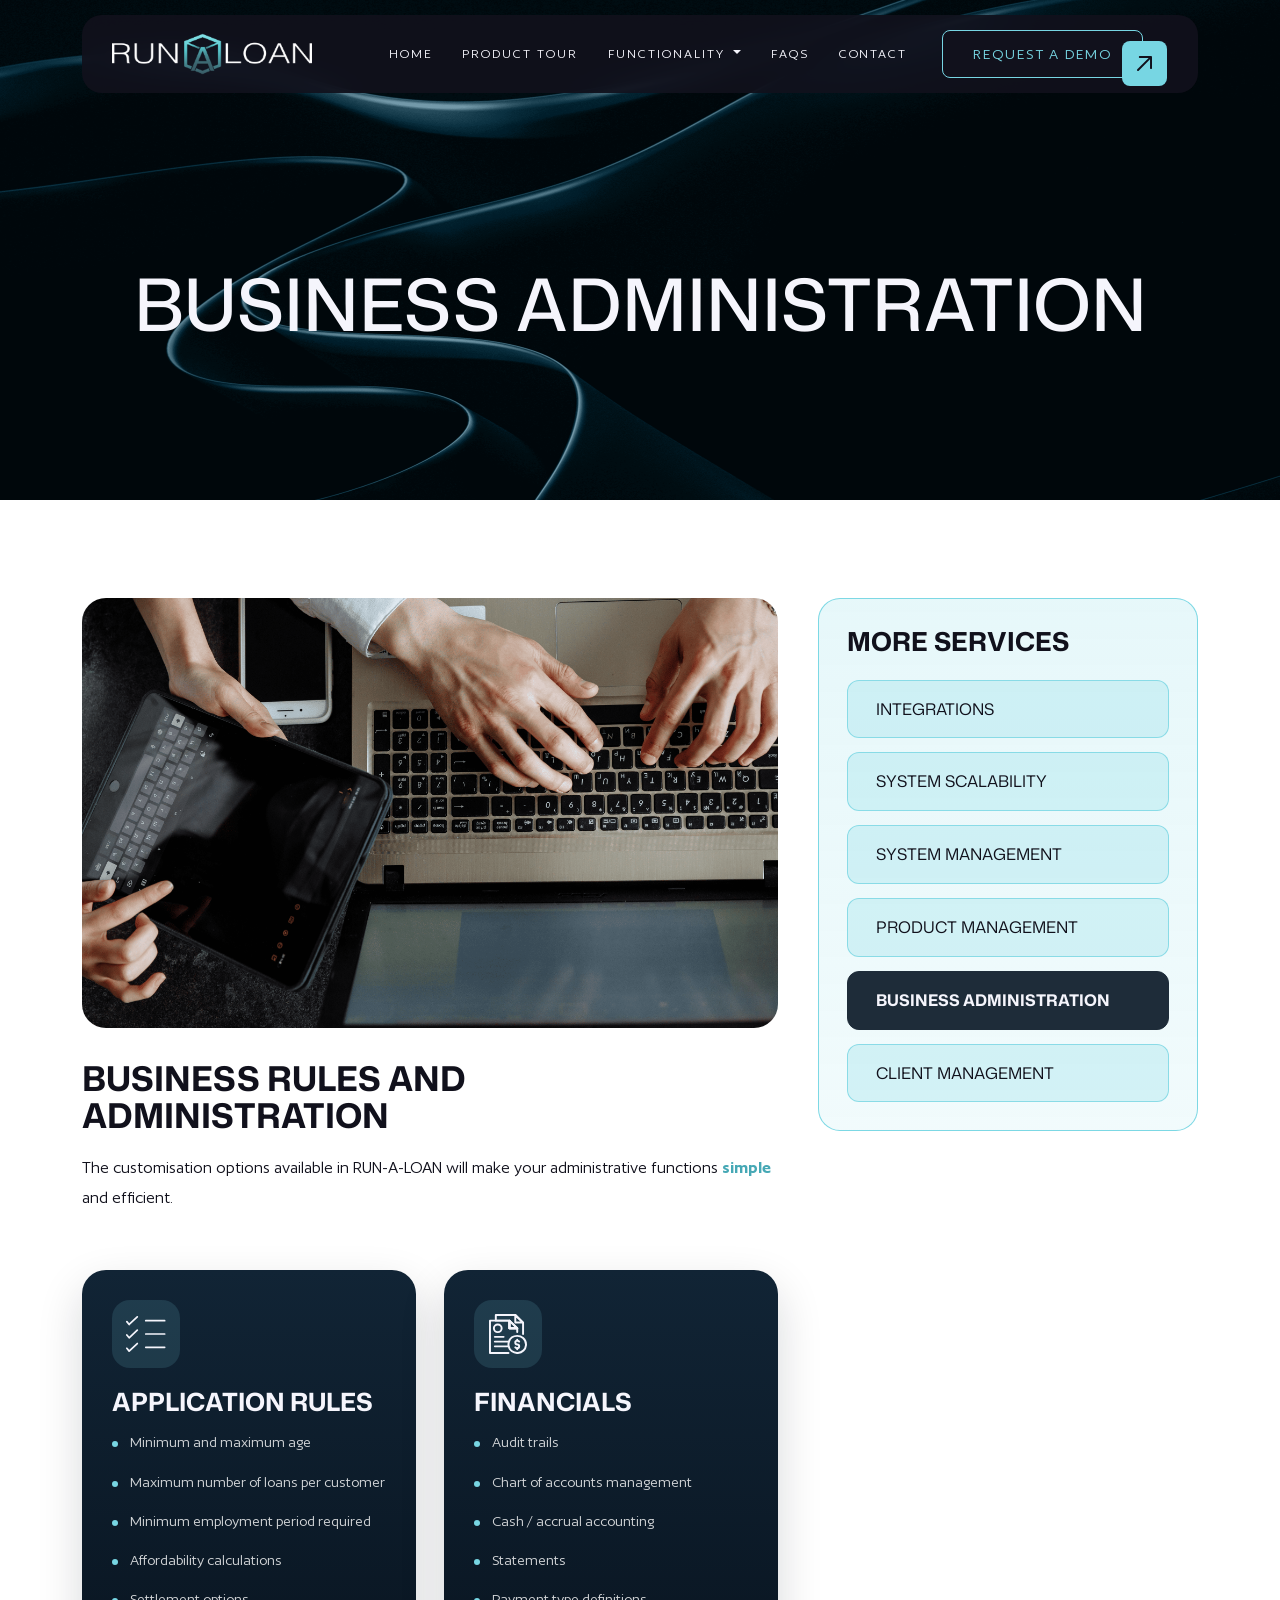
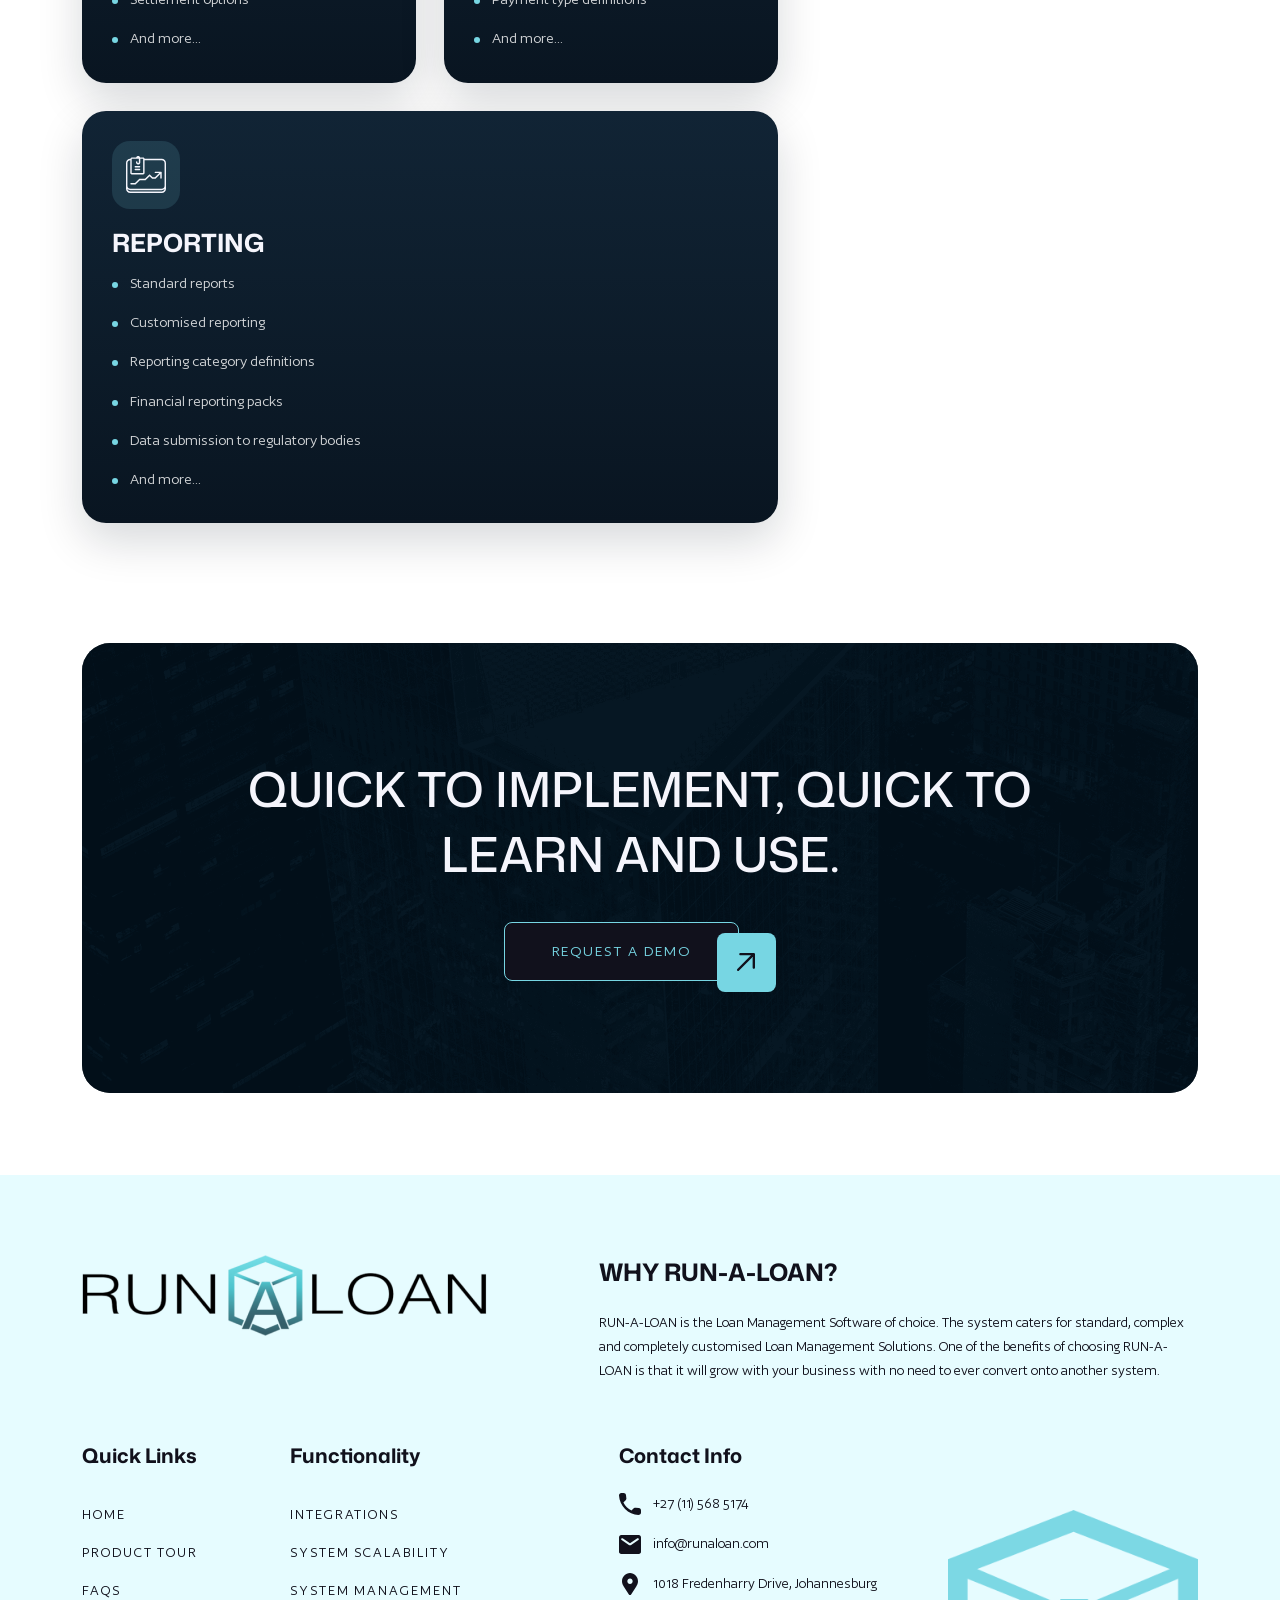
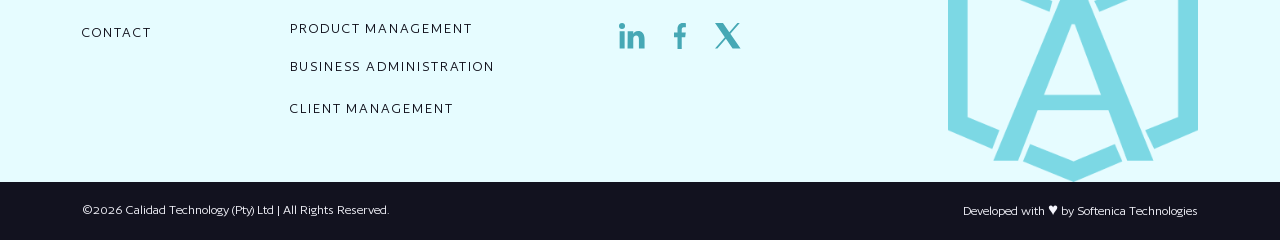
==== business-administration.html @ a5122f6c "Links updated" ====
<!DOCTYPE html>
<html lang="en">
<head>
    <meta charset="UTF-8">
    <meta name="viewport" content="width=device-width, initial-scale=1.0, user-scalable=no" >  
    <link rel="shortcut icon" href="images/footer-mark.png" type="image/png"> 
    <!-- Bootstrap 5 -->
    <link href="https://cdn.jsdelivr.net/npm/bootstrap@5.3.3/dist/css/bootstrap.min.css" rel="stylesheet">
    <!-- fontawesomne  -->
    <link type="text/css" rel="stylesheet" href="css/font-awesome.css" rel="stylesheet"/>
    <link type="text/css" rel="stylesheet" href="css/style.css" rel="stylesheet"/>
    <!-- fonts -->
    <link rel="preconnect" href="https://fonts.googleapis.com">
    <link rel="preconnect" href="https://fonts.gstatic.com" crossorigin>
    <link href="https://fonts.googleapis.com/css2?family=Mona+Sans:ital,wdth,wght@0,75..125,200..900;1,75..125,200..900&display=swap" rel="stylesheet">

    <title>Business Administration - Run A Loan</title>
      
</head>
<body>
    <!-- header  -->
    <header>
        <div class="container">
            <nav class="navbar navbar-expand-lg "> 

                <!-- Logo -->
                <a class="navbar-brand p-0" href="index.html">
                    <img src="images/logo.svg" alt="Run a Loan">
                </a>

                <!-- Hamburger -->
                <button class="navbar-toggler collapsed" type="button" data-bs-toggle="collapse" data-bs-target="#navbarNav">
                    <span></span>
                    <span></span>
                    <span></span>
                </button>

                <!-- Menu -->
                <div class="collapse navbar-collapse" id="navbarNav">

                <!-- Left Links -->
                <ul class="navbar-nav ms-auto">

                    <li class="nav-item"> <a class="nav-link " href="index.html">Home</a> </li>
                    <li class="nav-item"> <a class="nav-link " href="product-tour.html">Product Tour</a> </li>

                    <!-- Dropdown -->
                    <li class="nav-item dropdown">
                        <a 
                            class="nav-link dropdown-toggle  " 
                            href="#" 
                            role="button" 
                            data-bs-toggle="dropdown"
                            aria-expanded="false"
                        >
                            Functionality
                        </a>

                        <ul class="dropdown-menu">
                            <li><a class="dropdown-item" href="integrations.html">Integrations</a></li>
                            <li><a class="dropdown-item"  href="system-scalability.html">System Scalability</a></li>
                            <li><a class="dropdown-item" href="system-management.html">System Management</a></li>
                            <li><a class="dropdown-item" href="product-management.html">Product Management</a></li>
                            <li><a class="dropdown-item active" href="business-administration.html">Business Administration</a></li>
                            <li><a class="dropdown-item" href="client-management.html">Client Management</a></li>
                        </ul>
                    </li>

                    <li class="nav-item"> <a class="nav-link" href="faqs.html"  >FAQs</a> </li>
                    <li class="nav-item"> <a class="nav-link" href="request-demo.html">Contact</a> </li>

                </ul>

                <!-- Right Button -->
                <div class="d-flex">
                    <a href="request-demo.html" class="btn btn-site">
                        Request a Demo
                        <span>
                            <svg xmlns="http://www.w3.org/2000/svg" width="18" height="18" viewBox="0 0 18 18" fill="none">
                                <path d="M3.43442 0C3.12087 0 2.82015 0.124563 2.59843 0.346278C2.37672 0.567993 2.25216 0.868715 2.25216 1.18227C2.25216 1.49582 2.37672 1.79654 2.59843 2.01826C2.82015 2.23997 3.12087 2.36454 3.43442 2.36454H13.9645L0.376288 15.9528C0.260126 16.0609 0.166963 16.1916 0.102348 16.3364C0.0377332 16.4815 0.00297474 16.6382 0.000184589 16.7969C-0.00262133 16.9556 0.026588 17.1133 0.0860482 17.2605C0.145508 17.4077 0.234005 17.5414 0.346274 17.6536C0.458542 17.7659 0.592265 17.8545 0.739481 17.9139C0.886697 17.9733 1.04438 18.0026 1.20312 17.9998C1.36186 17.997 1.51842 17.9623 1.66345 17.8977C1.80847 17.833 1.939 17.7399 2.04723 17.6237L15.6355 4.03548V14.5656C15.6355 14.8791 15.76 15.1799 15.9818 15.4015C16.2034 15.6233 16.5042 15.7478 16.8177 15.7478C17.1313 15.7478 17.432 15.6233 17.6537 15.4015C17.8755 15.1799 18 14.8791 18 14.5656V1.18227C17.9992 1.02511 17.9671 0.869708 17.9054 0.725125C17.8197 0.523571 17.6802 0.349399 17.5023 0.221557C17.3244 0.0937139 17.1149 0.0170877 16.8965 0H3.43442Z" fill="#11111C"/>
                            </svg>
                        </span>
                    </a>
                </div>

                </div>
    
            </nav>
        </div>
    </header>
    <!-- header  -->

    <main>

        <!-- HERO -->
        <section class="service-detail-hero" style="background-image: url('images/services/business-administration/Banner.png');">
            <div class="container">
                <div class="service-detail-hero-inner">
                    <h1>Business Administration</h1>
                </div>
            </div>
        </section>

        <!-- CONTENT -->
        <section class="service-detail-content">
            <div class="container">
                <div class="service-detail-grid">

                    <!-- MAIN -->
                    <div class="service-detail-main">

                        <!-- IMAGE -->
                        <img src="images/services/business-administration/Rectangle 35.png" alt="Business Administration" class="service-detail-image img-fluid">

                        <!-- INTRO -->
                        <div class="service-detail-copy">
                            <h2>Business Rules And Administration</h2>
                            <p>The customisation options available in RUN-A-LOAN will make your administrative functions <span>simple</span> and efficient.</p>
                        </div>

                        <!-- CARDS -->
                        <div class="service-detail-cards service-detail-cards-2">

                            <!-- CARD 1 -->
                            <article class="service-detail-card">
                                <div class="service-detail-card-icon">
                                    <img src="images/services/business-administration/Application Rules.svg" alt="" class="img-fluid">
                                </div>
                                <h3>Application Rules</h3>
                                <ul class="service-detail-card-list">
                                    <li>Minimum and maximum age</li>
                                    <li>Maximum number of loans per customer</li>
                                    <li>Minimum employment period required</li>
                                    <li>Affordability calculations</li>
                                    <li>Settlement options</li>
                                    <li>And more...</li>
                                </ul>
                            </article>

                            <!-- CARD 2 -->
                            <article class="service-detail-card">
                                <div class="service-detail-card-icon">
                                    <img src="images/services/business-administration/Financials.svg" alt="" class="img-fluid">
                                </div>
                                <h3>Financials</h3>
                                <ul class="service-detail-card-list">
                                    <li>Audit trails</li>
                                    <li>Chart of accounts management</li>
                                    <li>Cash / accrual accounting</li>
                                    <li>Statements</li>
                                    <li>Payment type definitions</li>
                                    <li>And more...</li>
                                </ul>
                            </article>

                            <!-- CARD 3 (FULL WIDTH) -->
                            <article class="service-detail-card service-detail-card-full">
                                <div class="service-detail-card-icon">
                                    <img src="images/services/business-administration/Reporting.svg" alt="" class="img-fluid">
                                </div>
                                <h3>Reporting</h3>
                                <ul class="service-detail-card-list">
                                    <li>Standard reports</li>
                                    <li>Customised reporting</li>
                                    <li>Reporting category definitions</li>
                                    <li>Financial reporting packs</li>
                                    <li>Data submission to regulatory bodies</li>
                                    <li>And more...</li>
                                </ul>
                            </article>

                        </div>

                    </div>

                    <!-- SIDEBAR -->
                    <aside class="service-detail-sidebar">
                        <div class="service-detail-sidebar-card">
                            <h3>More Services</h3>
                            <nav class="service-detail-sidebar-nav">
                                <a href="integrations.html" class=""> Integrations </a>
                                <a href="system-scalability.html" class=""> System Scalability </a>
                                <a href="system-management.html" class=""> System Management</a>
                                <a href="product-management.html" class=""> Product Management</a>
                                <a href="business-administration.html" class="active"> Business Administration</a>
                                <a href="client-management.html" class=""> Client Management</a>
                            </nav>
                        </div>
                    </aside>

                </div>

                <!-- CTA -->
                <div class="service-detail-cta">
                    <div class="service-detail-cta-inner">
                        <img src="images/product-tour/Rectangle 23.png" alt="" class="service-detail-cta-bg img-fluid">
                        <div class="service-detail-cta-overlay"></div>
                        <div class="service-detail-cta-content">
                            <h2>Quick To Implement, Quick To Learn And Use.</h2>
                            <p></p>
                            <a href="request-demo.html" class="btn btn-site">
                                Request a Demo
                                <span>
                                    <svg xmlns="http://www.w3.org/2000/svg" width="18" height="18" viewBox="0 0 18 18" fill="none">
                                        <path d="M3.43442 0C3.12087 0 2.82015 0.124563 2.59843 0.346278C2.37672 0.567993 2.25216 0.868715 2.25216 1.18227C2.25216 1.49582 2.37672 1.79654 2.59843 2.01826C2.82015 2.23997 3.12087 2.36454 3.43442 2.36454H13.9645L0.376288 15.9528C0.260126 16.0609 0.166963 16.1916 0.102348 16.3364C0.0377332 16.4815 0.00297474 16.6382 0.000184589 16.7969C-0.00262133 16.9556 0.026588 17.1133 0.0860482 17.2605C0.145508 17.4077 0.234005 17.5414 0.346274 17.6536C0.458542 17.7659 0.592265 17.8545 0.739481 17.9139C0.886697 17.9733 1.04438 18.0026 1.20312 17.9998C1.36186 17.997 1.51842 17.9623 1.66345 17.8977C1.80847 17.833 1.939 17.7399 2.04723 17.6237L15.6355 4.03548V14.5656C15.6355 14.8791 15.76 15.1799 15.9818 15.4015C16.2034 15.6233 16.5042 15.7478 16.8177 15.7478C17.1313 15.7478 17.432 15.6233 17.6537 15.4015C17.8755 15.1799 18 14.8791 18 14.5656V1.18227C17.9992 1.02511 17.9671 0.869708 17.9054 0.725125C17.8197 0.523571 17.6802 0.349399 17.5023 0.221557C17.3244 0.0937139 17.1149 0.0170877 16.8965 0H3.43442Z" fill="#11111C"/>
                                    </svg>
                                </span>
                            </a>
                        </div>
                    </div>
                </div>

            </div>
        </section>

    </main>


    <!-- footer  -->
    <footer class="site-footer">
        <div class="site-footer-main">
            <div class="container">
                <div class="site-footer-top">
                    <div class="site-footer-brand">
                        <a href="index.html">
                            <img src="images/footer-logo-main.png" alt="Run A Loan" class="img-fluid">
                        </a>
                    </div>

                    <div class="site-footer-intro">
                        <h3>Why Run-A-Loan?</h3>
                        <p>
                            RUN-A-LOAN is the Loan Management Software of choice. The system caters for standard, complex and completely customised Loan Management Solutions. One of the benefits of choosing RUN-A-LOAN is that it will grow with your business with no need to ever convert onto another system.
                        </p>
                    </div>
                </div>

                <div class="site-footer-grid">
                    <div class="site-footer-column">
                        <h4>Quick Links</h4>
                        <ul>
                            <li><a href="index.html">Home</a></li>
                            <li><a href="product-tour.html">Product Tour</a></li>
                            <li><a href="faqs.html">FAQs</a></li>
                            <li><a href="request-demo.html">Contact</a></li>
                        </ul>
                    </div>

                    <div class="site-footer-column">
                        <h4>Functionality</h4>
                        <ul>
                            <li><a href="integrations.html">Integrations</a></li>
                            <li><a href="system-scalability.html">System Scalability</a></li>
                            <li><a href="system-management.html">System Management</a></li>
                            <li><a href="product-management.html">Product Management</a></li>
                            <li><a href="business-administration.html">Business Administration</a></li>
                            <li><a href="client-management.html">Client Management</a></li>
                        </ul>
                    </div>

                    <div class="site-footer-column site-footer-contact">
                        <h4>Contact Info</h4>
                        <ul class="site-footer-contact-list">
                            <li>
                                <span class="site-footer-contact-icon">
                                    <img src="images/footer-phone.svg" alt="" class="img-fluid">
                                </span>
                                <a href="tel:+27115685174">+27 (11) 568 5174</a>
                            </li>
                            <li>
                                <span class="site-footer-contact-icon">
                                    <img src="images/footer-mail.svg" alt="" class="img-fluid">
                                </span>
                                <a href="mailto:info@runaloan.com">info@runaloan.com</a>
                            </li>
                            <li>
                                <span class="site-footer-contact-icon">
                                    <img src="images/footer-location.svg" alt="" class="img-fluid">
                                </span>
                                <span>1018 Fredenharry Drive, Johannesburg</span>
                            </li>
                        </ul>

                        <div class="site-footer-socials">
                            <a href="https://www.linkedin.com/company/calidad-technology" target="_blank" aria-label="LinkedIn">
                                <img src="images/footer-linkedin.svg" alt="" class="img-fluid">
                            </a>
                            <a href="https://www.facebook.com/runaloan" target="_blank" aria-label="Facebook">
                                <img src="images/footer-facebook.svg" alt="" class="img-fluid">
                            </a>
                            <a href="https://x.com/runaloan" target="_blank" aria-label="X">
                                <img src="images/footer-x.svg" alt="" class="img-fluid">
                            </a>
                        </div>
                    </div>

                    <div class="site-footer-mark">
                        <img src="images/footer-mark.png" alt="" class="img-fluid">
                    </div>
                </div>
            </div>
        </div>

        <div class="site-footer-bottom">
            <div class="container">
                <div class="site-footer-bottom-inner">
                    <p>&copy;2026 Calidad Technology (Pty) Ltd | All Rights Reserved.</p>
                    <p>Developed with <span>♥</span> by Softenica Technologies</p>
                </div>
            </div>
        </div>
    </footer>
    <!-- footer  -->

    <script src="js/jquery-3.6.0.js"></script>
    <script src="https://cdn.jsdelivr.net/npm/bootstrap@5.3.3/dist/js/bootstrap.bundle.min.js"></script>
    <script src="js/slick.min.js"></script>
    <script src="js/main.js"></script> 
</body>
</html>
---- css/style.css ----
@charset "UTF-8";
/* 
How to Use
@include border(10px, 10px, 10px, 10px, transparent, transparent, transparent, #000000 );
*/
/* 
 USAGE:
 -- Dafault corner is set in variable.scss file under variable name '$allCornerDefault' -- value is 5 by default
 -- Deafault Unit is set in variable.scss file under variable name '$defaultSymbol' -- unit is px by default
 For percentage or any symbol based measurement we have to use single quotes.
 For text based mesurement we can write it with or without single quotes.

 EXAMPLE: 
 @include allRound(20);
 @include allRound(20,'%');
 @include allRound(20,em);

*/
/* 
 USAGE:
 Same as allRadius()

 EXAMPLE: 
 @include fourRadius();
 @include fourRadius(10,10,10,10);
 @include fourRadius(10,10,10,10,'%');
 @include fourRadius(10,10,10,10,em);

*/
/* 
 USAGE:
 Same as allRadius()

 EXAMPLE: 
 @include tlRadius();
 @include tlRadius(10, '%');
 @include tlRadius(10, em);

*/
/* 
 USAGE:
 Same as allRadius()

 EXAMPLE: 
 @include trRadius();
 @include trRadius(10, '%');
 @include trRadius(10, em);

*/
/* 
 USAGE:
 Same as allRadius()

 EXAMPLE: 
 @include brRadius();
 @include brRadius(10, '%');
 @include brRadius(10, em);

*/
/* 
 USAGE:
 Same as allRadius()

 EXAMPLE: 
 @include blRadius();
 @include blRadius(10, '%');
 @include blRadius(10, em);

*/
/*
How to Use 
@include boxS(10px, 10px, 5px, 0px, rgba(0,0,0,0.75));
1. Horizontal Length
2. Vertical Length
3. Blur Radius
4. Spread Radius
5. Shadow Color
*/
/*
How to Use 
@include insetS(10px, 10px, 5px, 0px, rgba(0,0,0,0.75));
1. Horizontal Length
2. Vertical Length
3. Blur Radius
4. Spread Radius
5. Shadow Color
*/
/* Medium Layout: 1280px */
/* Tablet Layout: 768px */
/* Mobile Layout: 320px */
/* Wide Mobile Layout: 480px */
/*
@mixin res($view) {
   @media (min-width: map-get($resVar, $view)) {
       @content;
   }
}
*/
/* 
 Usage
 @include lg{
    Put your CSS Here
 }
 */
/* 
 Usage
 @include print {
    Put your CSS Here
 }
 */
/*
 Usage
 @include custom(850px, 1190px){
    Put your CSS Here
 }
 */
a:focus, button:focus, div:focus {
  -webkit-highlight: none !important;
  -webkit-tap-highlight-color: transparent !important;
  box-shadow: none !important;
  outline: 0px !important;
}

@font-face {
  font-family: "Author";
  src: url("../css/fonts/Author-Extralight.woff2") format("woff2");
  font-weight: 200;
  font-style: normal;
  font-display: swap;
}
@font-face {
  font-family: "Author";
  src: url("../css/fonts/Author-Bold.woff2") format("woff2");
  font-weight: bold;
  font-style: normal;
  font-display: swap;
}
@font-face {
  font-family: "Author";
  src: url("../css/fonts/Author-Light.woff2") format("woff2");
  font-weight: 300;
  font-style: normal;
  font-display: swap;
}
@font-face {
  font-family: "Author";
  src: url("../css/fonts/Author-Medium.woff2") format("woff2");
  font-weight: 500;
  font-style: normal;
  font-display: swap;
}
@font-face {
  font-family: "Author";
  src: url("../css/fonts/Author-Regular.woff2") format("woff2");
  font-weight: 300;
  font-style: normal;
  font-display: swap;
}
@font-face {
  font-family: "Author";
  src: url("../css/fonts/Author-Semibold.woff2") format("woff2");
  font-weight: 600;
  font-style: normal;
  font-display: swap;
}
@font-face {
  font-family: "Overused Grotesk";
  src: url("../css/fonts/OverusedGrotesk-Bold.woff2") format("woff2");
  font-weight: 700;
  font-style: normal;
  font-display: swap;
}
@font-face {
  font-family: "Overused Grotesk";
  src: url("../css/fonts/OverusedGrotesk-Light.woff2") format("woff2");
  font-weight: 300;
  font-style: normal;
  font-display: swap;
}
@font-face {
  font-family: "Overused Grotesk";
  src: url("../css/fonts/OverusedGrotesk-Medium.woff2") format("woff2");
  font-weight: 500;
  font-style: normal;
  font-display: swap;
}
@font-face {
  font-family: "Overused Grotesk";
  src: url("../css/fonts/OverusedGrotesk-SemiBold.woff2") format("woff2");
  font-weight: 600;
  font-style: normal;
  font-display: swap;
}
body {
  font-family: "Author", "Mona Sans", sans-serif;
  font-weight: 300;
  font-size: 20px;
}

p {
  font-family: "Author", "Mona Sans", sans-serif;
  font-weight: 300;
  font-size: 20px;
  line-height: 30px;
  color: #11111C;
}

h1 {
  font-family: "Mona Sans", sans-serif;
  font-size: 72px;
  font-weight: 500;
  line-height: 80px;
}

b, strong {
  font-weight: 600;
}

.btn-site {
  display: inline-flex;
  justify-content: center;
  align-items: center;
  font-family: "Author", "Mona Sans", sans-serif;
  font-weight: 300;
  letter-spacing: 1.92px;
  background-color: #11111C;
  color: #77D6E3;
  border-radius: 8px;
  border: 1px solid #77D6E3;
  text-transform: uppercase;
  padding: 10px 30px;
  min-width: 235px;
  height: 59px;
  position: relative;
  margin-right: 38px;
  transition: 0.3s ease-in-out;
}
.btn-site span {
  display: inline-flex;
  align-items: center;
  justify-content: center;
  position: absolute;
  width: 59px;
  height: 59px;
  background-color: #77D6E3;
  top: 10px;
  right: -38px;
  border-radius: 8px;
  transition: 0.3s ease-in-out;
}
.btn-site span svg {
  transition: 0.3s ease-in-out;
}
.btn-site:hover {
  background-color: #77D6E3;
  color: #11111C;
  border: 1px solid #11111C;
}
.btn-site:hover span {
  background-color: #11111C;
}
.btn-site:hover span svg path {
  fill: #77D6E3;
}
.btn-site:hover span svg {
  transform: rotate(45deg);
}
.btn-site.btn-alt {
  background-color: #77D6E3;
  color: #11111C;
  border-color: #11111C;
}
.btn-site.btn-alt span {
  background-color: #11111C;
}
.btn-site.btn-alt span svg path {
  fill: #77D6E3;
}
.btn-site.btn-alt:hover {
  background-color: #11111C;
  color: #77D6E3;
  border-color: #77D6E3 !important;
}
.btn-site.btn-alt:hover span {
  background-color: #77D6E3;
}
.btn-site.btn-alt:hover span svg path {
  fill: #11111C;
}

.btn-site-alt {
  background-color: #77D6E3;
  color: #11111C;
  border-color: #77D6E3;
}
.btn-site-alt span {
  background-color: #11111C;
}
.btn-site-alt span svg path {
  fill: #77D6E3;
}
.btn-site-alt:hover {
  background-color: #11111C;
  color: #77D6E3;
  border-color: #11111C;
}
.btn-site-alt:hover span {
  background-color: #77D6E3;
}
.btn-site-alt:hover span svg path {
  fill: #11111C;
}

@media (min-width: 1320px) {
  .container, .container-lg, .container-md, .container-sm, .container-xl, .container-xxl {
    max-width: 1264px;
  }
}
.section-heading h3 {
  font-family: "Mona Sans", sans-serif;
  font-size: 48px;
  font-weight: 500;
  line-height: normal;
  color: #11111C;
  text-transform: uppercase;
  margin-bottom: 50px;
}
.section-heading span {
  color: #77D6E3;
}

.text-white {
  color: #F5F5FC !important;
}

.text-black {
  color: #11111C !important;
}

.lenis.lenis-smooth {
  scroll-behavior: auto;
}
.lenis.lenis-smooth [data-lenis-prevent] {
  overscroll-behavior: contain;
}
.lenis.lenis-stopped {
  overflow: hidden;
}
.lenis.lenis-scrolling iframe {
  pointer-events: none;
}

header {
  width: 100%;
  padding: 15px 30px;
  position: fixed;
  top: 0;
  z-index: 99;
}
header .container {
  max-width: 1384px;
}
header .navbar {
  background-color: rgba(17, 17, 28, 0.9);
  backdrop-filter: blur(12px);
  color: #F5F5FC;
  border-radius: 20px;
  padding: 15px 60px;
  position: sticky;
  top: 0;
}
header .nav-item {
  padding: 0 20px;
}
header .nav-item .nav-link {
  font-family: "Author", "Mona Sans", sans-serif;
  font-weight: 300;
  font-size: 16px;
  color: #F5F5FC;
  position: relative;
  padding: 3px 0 !important;
  line-height: normal;
  letter-spacing: 1.92px;
  text-transform: uppercase;
}
header .nav-item .nav-link::before {
  content: "";
  position: absolute;
  width: 0;
  height: 16px;
  background-image: url("../images/menu-active.svg");
  background-position: center;
  background-repeat: no-repeat;
  background-size: contain;
  bottom: -29px;
  left: 50%;
  transform: translateX(-50%);
  transition: width 0.3s ease-in-out;
}
header .nav-item .nav-link:hover {
  color: #F5F5FC;
}
header .nav-item .nav-link:hover::before {
  width: 64px;
}
header .nav-item .nav-link.active, header .nav-item .nav-link:focus {
  color: #F5F5FC !important;
}
header .nav-item .nav-link.active::before, header .nav-item .nav-link:focus::before {
  width: 64px;
}
header .nav-item .dropdown-item {
  color: #11111C;
  text-transform: uppercase;
}
header .nav-item .dropdown-item.active, header .nav-item .dropdown-item:active {
  background-color: rgba(119, 214, 227, 0.24);
  color: #11111C;
}
header .nav-item .dropdown-item:hover, header .nav-item .dropdown-item.active {
  background-color: #77D6E3;
}
@media screen and (min-width: 992px) {
  header .navbar .dropdown:hover .dropdown-menu {
    display: block;
    margin-top: 0; /* removes jump */
    left: 0;
  }
}
header .btn-site {
  min-width: 185px;
  height: 48px;
  margin-left: 20px;
  margin-right: 25px;
}
header .btn-site span {
  width: 45px;
  height: 45px;
  right: -25px;
}
header .btn-site span svg {
  width: 15px;
  height: 15px;
}

@media (max-width: 1350px) {
  header .container {
    max-width: 1140px;
  }
  header .navbar {
    padding: 15px 30px;
  }
  .navbar-brand img {
    width: 200px;
  }
  header .nav-item {
    padding: 0 15px;
  }
  header .nav-item .nav-link {
    font-size: 14px;
  }
}
@media (max-width: 1200px) {
  .navbar-brand img {
    width: 150px;
  }
  header .btn-site {
    min-width: 150px;
    height: 48px;
    margin-left: 10px;
    margin-right: 25px;
    width: 168px;
    font-size: 14px;
    padding: 10px 23px 10px 15px;
  }
  header .nav-item {
    padding: 0 10px;
  }
  header .navbar {
    padding: 15px 20px;
  }
}
@media (max-width: 991px) {
  header .container {
    padding: 0 20px;
  }
  .container {
    padding: 0 20px;
  }
  header {
    padding: 15px 0;
  }
  header .navbar {
    padding: 15px 15px;
  }
  .navbar-brand img {
    width: 150px;
  }
}
.site-footer {
  margin-top: 0;
}

.site-footer-main {
  background-color: #e6fcff;
  padding: 80px 0 0;
  overflow: hidden;
}

.site-footer-top {
  display: flex;
  flex-flow: row wrap;
  justify-content: space-between;
  gap: 56px;
  align-items: start;
  margin-bottom: 60px;
}

.site-footer-brand {
  max-width: 72%;
}
.site-footer-brand img {
  width: 100%;
  mix-blend-mode: multiply;
}

.site-footer-intro {
  padding-top: 4px;
  width: 53.7%;
}
.site-footer-intro h3 {
  font-family: "Mona Sans", sans-serif;
  font-size: 24px;
  font-weight: 700;
  line-height: 1.1;
  color: #11111C;
  text-transform: uppercase;
  margin-bottom: 25px;
}
.site-footer-intro p {
  font-size: 16px;
  line-height: 24px;
  margin: 0;
  max-width: 100%;
}

.site-footer-grid {
  display: grid;
  grid-template-columns: 200px 0.9fr 1fr 306px;
  gap: 28px 36px;
  align-items: start;
}

.site-footer-column h4 {
  font-family: "Mona Sans", sans-serif;
  font-size: 20px;
  font-weight: 700;
  color: #11111C;
  margin-bottom: 35px;
}
.site-footer-column ul {
  list-style: none;
  margin: 0;
  padding: 0;
}
.site-footer-column li:not(:last-child) {
  margin-bottom: 14px;
  font-size: 16px;
}
.site-footer-column a,
.site-footer-column span {
  font-family: "Author", "Mona Sans", sans-serif;
  font-size: 16px;
  font-weight: 300;
  line-height: 1.45;
  color: #11111C;
  text-decoration: none;
  text-transform: uppercase;
  letter-spacing: 1.92px;
}

.site-footer-column {
  margin-bottom: 60px;
}

.site-footer-contact {
  position: relative;
  z-index: 2;
}
.site-footer-contact h4 {
  margin-bottom: 26px;
}

.site-footer-contact-list li {
  display: flex;
  align-items: center;
  gap: 12px;
}
.site-footer-contact-list li:not(:last-child) {
  margin-bottom: 18px;
}
.site-footer-contact-list a,
.site-footer-contact-list span {
  text-transform: none;
  letter-spacing: 0;
  font-size: 16px;
}

.site-footer-column a:hover {
  font-weight: 500;
}

.site-footer-contact-icon {
  width: 22px;
  height: 22px;
  flex-shrink: 0;
}
.site-footer-contact-icon img {
  width: 100%;
  height: 100%;
  object-fit: contain;
}

.site-footer-socials {
  display: flex;
  align-items: center;
  gap: 22px;
  margin-top: 28px;
}
.site-footer-socials a {
  width: 26px;
  height: 26px;
  display: inline-flex;
  align-items: center;
  justify-content: center;
  transition: transform 0.25s ease;
}
.site-footer-socials a:hover {
  transform: translateY(-2px);
}
.site-footer-socials img {
  width: 100%;
  height: 100%;
  object-fit: contain;
}

.site-footer-mark {
  align-self: end;
  justify-self: end;
  width: 100%;
  margin-top: -22px;
}
.site-footer-mark img {
  width: 100%;
  opacity: 0.95;
}

.site-footer-bottom {
  background-color: #12121f;
  padding: 18px 0 20px;
}

.site-footer-bottom-inner {
  display: flex;
  align-items: center;
  justify-content: space-between;
  gap: 24px;
}
.site-footer-bottom-inner p {
  color: #F5F5FC;
  font-size: 14px;
  line-height: normal;
  margin: 0;
}
.site-footer-bottom-inner span {
  font-size: 17px;
}

@media (max-width: 1399px) {
  .site-footer-grid {
    grid-template-columns: 180px 1fr 1fr 250px;
    gap: 24px 28px;
  }
  .site-footer-intro p,
  .site-footer-column a,
  .site-footer-column span,
  .site-footer-contact-list a,
  .site-footer-contact-list span {
    font-size: 15px;
  }
}
@media (max-width: 1199px) {
  .site-footer-top {
    grid-template-columns: 1fr;
    gap: 28px;
    margin-bottom: 38px;
  }
  .site-footer-intro {
    padding-top: 0;
  }
  .site-footer-grid {
    grid-template-columns: repeat(3, minmax(0, 1fr));
  }
  .site-footer-mark {
    grid-column: 3;
    width: 220px;
    margin-top: 0;
  }
}
@media (max-width: 991px) {
  .site-footer-main {
    padding-top: 48px;
  }
  .site-footer-grid {
    grid-template-columns: repeat(3, minmax(0, 1fr));
    gap: 36px 28px;
  }
  .site-footer-mark {
    grid-column: 2;
    width: 190px;
  }
  .site-footer-intro h3 {
    font-size: 30px;
  }
  .site-footer-intro p {
    font-size: 17px;
  }
  .site-footer-column h4 {
    font-size: 21px;
    margin-bottom: 18px;
  }
  .site-footer-bottom-inner {
    flex-direction: column;
    align-items: flex-start;
  }
}
@media (max-width: 767px) {
  .site-footer-main {
    padding-top: 40px;
  }
  .site-footer-top {
    gap: 22px;
    margin-bottom: 28px;
  }
  .site-footer-intro h3 {
    font-size: 26px;
    margin-bottom: 14px;
  }
  .site-footer-intro p {
    font-size: 16px;
  }
  .site-footer-grid {
    grid-template-columns: 1fr;
    gap: 28px;
  }
  .site-footer-column h4 {
    font-size: 20px;
    margin-bottom: 14px;
  }
  .site-footer-column a,
  .site-footer-column span,
  .site-footer-contact-list a,
  .site-footer-contact-list span {
    font-size: 16px;
    letter-spacing: 1.2px;
  }
  .site-footer-contact-list a,
  .site-footer-contact-list span {
    letter-spacing: 0;
  }
  .site-footer-socials {
    margin-top: 20px;
    gap: 18px;
  }
  .site-footer-mark {
    grid-column: auto;
    justify-self: start;
    width: 150px;
  }
  .site-footer-bottom {
    padding: 16px 0;
  }
  .site-footer-bottom-inner p {
    font-size: 14px;
  }
}
.hero-banner-main {
  position: relative;
  padding: 257px 0 0;
}

.banner-group-image-main {
  position: relative;
  height: 600px;
}

.banner-group-image {
  width: 100%;
  padding-top: 600px;
  position: relative;
  overflow: hidden;
  border-radius: 20px;
}
.banner-group-image img {
  width: auto;
  height: 100%;
  position: absolute;
  top: 0;
  left: 50%;
  transform: translateX(-50%) scale(1);
  transform-origin: 50% 50%;
}

.banner-img {
  width: 100%;
  height: 900px;
  position: absolute;
  top: 0;
}
.banner-img img {
  width: 100%;
  height: 100%;
  object-fit: cover;
  object-position: top;
}

.banner-text {
  position: relative;
  z-index: 1;
  color: #F5F5FC;
  margin-bottom: 50px;
}
.banner-text h1 {
  font-family: "Mona Sans", sans-serif;
  font-size: 72px;
  font-weight: 500;
  line-height: 80px;
  color: #F5F5FC;
  text-transform: uppercase;
  margin-bottom: 30px;
}
.banner-text p {
  color: #F5F5FC;
  margin-bottom: 40px;
}

.centeral-text-main {
  background-color: #E6FCFF;
  margin-top: -266px;
  padding: 266px 0 80px;
}

.centeral-text {
  max-width: 1040px;
  margin: 70px auto 0;
}
.centeral-text h2 {
  font-family: "Overused Grotesk";
  font-weight: 300;
  font-size: 60px;
  line-height: 80px;
  letter-spacing: 12px;
  color: #11111C;
  text-transform: uppercase;
  margin-bottom: 15px;
}
.centeral-text h2 strong {
  font-weight: 700;
  font-family: "Author", "Mona Sans", sans-serif;
  color: #46A8B5;
  font-style: italic;
}
.centeral-text p {
  margin-bottom: 40px;
}

/* Animated letters */
.line {
  display: block;
  background: linear-gradient(90deg, #0c1e21 50%, #a9b8b8 50%);
  background-size: 200% 100%;
  background-position: 100% 0; /* 👈 STARTING POINT */
  -webkit-background-clip: text;
  -webkit-text-fill-color: transparent;
}

/* Keep strong text normal */
.no-animate,
.reveal-text img {
  background: none !important;
  -webkit-text-fill-color: initial !important;
}

.no-animate {
  color: #61b5c0;
  -webkit-text-fill-color: initial;
  background: none;
}

.service-offering-section {
  background-image: url("../images/service-offer-bg.png");
  background-size: cover;
  background-position: center;
  background-repeat: no-repeat;
  padding: 80px 25px;
}
.service-offering-section .section-heading {
  max-width: 1430px;
  margin: 0 auto;
  padding-left: 35px;
}

.service-offer-main {
  max-width: 1430px;
  margin: 0 auto;
  display: flex;
  flex-flow: row wrap;
  justify-content: space-between;
}

.service-offer-card {
  width: 24.476%;
  min-height: 420px;
  position: relative;
  z-index: 1;
  margin-bottom: 10px;
  padding: 55px 35px 30px;
  border-radius: 20px;
  background: #61b5c0;
  background: linear-gradient(-40deg, rgba(97, 181, 192, 0.6) 0%, transparent 100%);
  background: -webkit-linear-gradient(-40deg, rgba(97, 181, 192, 0.6) 0%, transparent 100%);
  background: -moz-linear-gradient(-40deg, rgba(97, 181, 192, 0.6) 0%, transparent 100%);
  overflow: hidden;
}
.service-offer-card:hover .overlay-img {
  opacity: 1;
}
.service-offer-card h4 {
  font-family: "Mona Sans", sans-serif;
  font-size: 24px;
  font-weight: 500;
  text-transform: uppercase;
  line-height: normal;
  color: #F5F5FC;
  margin: 20px 0 10px;
}
.service-offer-card p {
  font-family: "Author", "Mona Sans", sans-serif;
  font-weight: 300;
  font-size: 20px;
  line-height: 30px;
  color: #F5F5FC;
  margin-bottom: 0;
}

.service-border {
  width: 2px;
  height: 120px;
  background-color: #F5F5FC;
  background: #61b5c0;
  background: linear-gradient(-100deg, rgb(245, 245, 252) 0%, transparent 100%);
  background: -webkit-linear-gradient(-100deg, rgb(245, 245, 252) 0%, transparent 100%);
  background: -moz-linear-gradient(-100deg, rgb(245, 245, 252) 0%, transparent 100%);
}

.overlay-img {
  position: absolute;
  top: 0;
  left: 0;
  z-index: -1;
  width: 100%;
  height: 100%;
  opacity: 0;
  transition: opacity 0.3s ease-in-out;
}
.overlay-img::before {
  content: "";
  position: absolute;
  top: 0;
  left: 0;
  width: 100%;
  height: 100%;
  background-color: rgba(17, 17, 28, 0.8);
}
.overlay-img img {
  width: 100%;
  height: 100%;
  object-fit: cover;
  object-position: center;
}

.serice-icon {
  height: 40px;
  margin-bottom: 20px;
}

.company-stats-section {
  padding: 80px 0;
}

.company-stats-main {
  display: flex;
  justify-content: space-between;
  text-align: center;
}

.company-stats-card h4 {
  font-family: "Mona Sans", sans-serif;
  font-size: 72px;
  font-weight: 200;
  line-height: 65px;
  color: #11111C;
  margin: 0 0 20px;
}
.company-stats-card p {
  margin: 0 0;
}

.company-support-section {
  padding: 80px 0;
  background: #2f5565;
}
.company-support-section .section-heading h3 {
  line-height: 54px;
}

.company-support-list {
  display: flex;
  flex-flow: row wrap;
  justify-content: space-between;
  align-items: center;
  position: relative;
  padding: 40px 0;
  transition: all 0.5s ease;
}
.company-support-list:after {
  content: "";
  position: absolute;
  width: 100%;
  height: 2px;
  background: linear-gradient(0deg, rgb(245, 245, 252) 0%, transparent 100%);
  background: -webkit-linear-gradient(0deg, rgb(245, 245, 252) 0%, transparent 100%);
  background: -moz-linear-gradient(0deg, rgb(245, 245, 252) 0%, transparent 100%);
  bottom: 0;
  left: 0;
  z-index: 1;
}
.company-support-list.active p, .company-support-list.active .company-support-list-img {
  opacity: 1;
  transform: translateY(0);
  max-height: 500px; /* enough height */
}
.company-support-list.active p {
  margin: 10px 0 10px;
}

.company-support-list-info {
  width: 61%;
}
.company-support-list-info h4 {
  font-family: "Mona Sans", sans-serif;
  font-size: 24px;
  font-weight: 500;
  line-height: normal;
  color: #F5F5FC;
  margin-bottom: 0px;
  text-transform: uppercase;
}
.company-support-list-info p {
  color: #F5F5FC;
  margin: 0;
  opacity: 0;
  transform: translateY(20px);
  max-height: 0;
  overflow: hidden;
  transition: all 0.5s ease;
}

.company-support-list-img {
  width: 32.3%;
  height: 200px;
  border-radius: 20px;
  overflow: hidden;
  opacity: 0;
  transform: translateY(20px);
  max-height: 0;
  overflow: hidden;
  transition: all 0.5s ease;
}
.company-support-list-img img {
  width: 100%;
  height: 100%;
  object-fit: cover;
  object-position: center;
}

.functionality-section {
  padding: 80px 0;
}

.functionalit-sider-main {
  padding-left: calc((100vw - 1264px) / 2);
}
.functionalit-sider-main .slick-list {
  padding-right: 100px;
}

.functionalit-sider-wrapper .testimonial-arrow.functionality-arrow-next {
  right: calc((100vw - 1260px) / 2);
  top: -83px;
}
.functionalit-sider-wrapper .testimonial-arrow.functionality-arrow-next img {
  transform: rotate(180deg);
}
.functionalit-sider-wrapper .testimonial-arrow.functionality-arrow-prev {
  right: calc((100vw - 1057px) / 2);
  top: -83px;
  left: unset;
}

.functionality-card {
  height: 500px;
  position: relative;
  display: flex;
  flex-flow: column wrap;
  justify-content: flex-end;
  overflow: hidden;
  border-radius: 20px;
  margin: 0 12px;
}
.functionality-card:after {
  content: "";
  position: absolute;
  top: 0;
  left: 0;
  width: 100%;
  height: 100%;
  background-image: url("../images/functionality-card-overlay.svg");
  background-position: center;
  background-size: cover;
  background-repeat: no-repeat;
}
.functionality-card img {
  width: 100%;
  height: 100%;
  object-fit: cover;
  object-position: center;
}

.functionality-card-text {
  position: absolute;
  top: 0;
  left: 0;
  width: 100%;
  height: 100%;
  z-index: 1;
  padding: 30px 30px;
  display: flex;
  flex-flow: column wrap;
  justify-content: flex-end;
}
.functionality-card-text h4 {
  font-family: "Mona Sans", sans-serif;
  font-size: 24px;
  font-weight: 500;
  line-height: normal;
  color: #F5F5FC;
  margin-bottom: 15px;
  text-transform: uppercase;
}
.functionality-card-text p {
  color: #F5F5FC;
  margin: 0 0 13px;
  padding-right: 20px;
}
.functionality-card-text a {
  position: relative;
  font-family: "Author", "Mona Sans", sans-serif;
  font-size: 18px;
  font-weight: 600;
  color: #77D6E3;
  text-decoration: none;
  text-transform: uppercase;
  letter-spacing: 2.16px;
}
.functionality-card-text a span {
  position: absolute;
  bottom: -10px;
  left: 0;
  transition: 0.3s;
}
.functionality-card-text a:hover span {
  transform: translateX(4px);
}

.quick-implementation {
  position: relative;
  margin: 100px 0 0;
}

.quick-implementation-text {
  position: absolute;
  top: 0%;
  left: 50%;
  max-width: 755px;
  width: 100%;
  height: 100%;
  transform: translateX(-50%);
  margin: 0 auto;
  display: flex;
  flex-flow: column wrap;
  align-items: center;
  justify-content: center;
  text-align: center;
}
.quick-implementation-text h2 {
  font-family: "Mona Sans", sans-serif;
  font-weight: 400;
  font-size: 48px;
  line-height: 54px;
  color: #F5F5FC;
  text-transform: uppercase;
  margin-bottom: 25px;
}
.quick-implementation-text h2 strong {
  font-weight: 700;
}
.quick-implementation-text p {
  color: #F5F5FC;
  margin: 0 0 40px;
}

.testimonial-section {
  background: linear-gradient(180deg, #d8edf3 0%, #f5f5fc 100%);
  margin-top: -373px;
  padding: 373px 0 60px;
}
.testimonial-section .section-heading {
  margin-bottom: 48px;
}
.testimonial-section .section-heading h3 {
  color: #11111C;
  text-transform: uppercase;
}

.testimonial-slider-shell {
  position: relative;
  padding: 0 0;
}

.testimonial-arrow {
  position: absolute;
  top: 50%;
  transform: translateY(-50%);
  width: 61px;
  height: 61px;
  padding: 0;
  border: 0;
  background: transparent;
  z-index: 3;
}
.testimonial-arrow img {
  width: 100%;
  height: 100%;
  display: block;
  border-radius: 16px;
  border: 1px solid #77D6E3;
  transition: 0.3s;
}
.testimonial-arrow:hover img, .testimonial-arrow:focus img {
  border: 1px solid #11111C;
}
.testimonial-arrow.testimonial-arrow-prev {
  left: -91px;
}
.testimonial-arrow.testimonial-arrow-next {
  right: -91px;
}
.testimonial-arrow.testimonial-arrow-next img {
  transform: rotate(180deg);
}

.testimonial-main .slick-list {
  margin: 0 -20px;
}

.testimonial-cards {
  min-height: 470px;
  padding: 60px 30px 55px;
  background-color: #F5F5FC;
  border-radius: 24px;
  margin: 0 23.5px;
  position: relative;
  display: flex;
  flex-flow: column wrap;
}
.testimonial-cards .testimonial-quote {
  position: absolute;
  top: 65px;
  right: 34px;
  width: 40px;
}
.testimonial-cards h5 {
  font-family: "Mona Sans", sans-serif;
  font-size: 20px;
  font-weight: 700;
  line-height: normal;
  color: #11111C;
  margin-bottom: -2px;
  text-transform: uppercase;
}
.testimonial-cards span {
  font-family: "Mona Sans", sans-serif;
  font-size: 14px;
  font-weight: 200;
  line-height: normal;
  color: #11111C;
  display: inline-block;
  margin-bottom: 20px;
  opacity: 0.7;
}
.testimonial-cards .service-border {
  background: linear-gradient(-100deg, #77D6E3 0%, transparent 100%);
  background: -webkit-linear-gradient(-100deg, #77D6E3 0%, transparent 100%);
  background: -moz-linear-gradient(-100deg, #77D6E3 0%, transparent 100%);
  margin-bottom: 26px;
  height: 120px;
}
.testimonial-cards p {
  font-size: 20px;
  color: #11111C;
  margin: 0;
}

@media (max-width: 1399px) {
  .testimonial-arrow.testimonial-arrow-prev {
    left: -16px;
  }
  .testimonial-arrow.testimonial-arrow-next {
    right: -16px;
  }
}
@media (max-width: 991px) {
  .testimonial-section {
    padding: 373px 0 90px;
  }
  .testimonial-slider-shell {
    padding: 0 44px;
  }
  .testimonial-cards {
    min-height: 430px;
    padding: 42px 28px 34px;
  }
  .testimonial-cards .testimonial-quote {
    top: 42px;
    right: 28px;
    width: 42px;
  }
  .testimonial-cards h5 {
    font-size: 22px;
  }
  .testimonial-cards p {
    font-size: 18px;
  }
}
@media (max-width: 767px) {
  .testimonial-section {
    padding: 373px 0 72px;
  }
  .testimonial-section .section-heading {
    margin-bottom: 28px;
  }
  .testimonial-slider-shell {
    padding: 88px 0 0;
  }
  .testimonial-arrow {
    top: 0;
    transform: none;
    width: 60px;
    height: 60px;
  }
  .testimonial-arrow.testimonial-arrow-prev {
    left: 0;
  }
  .testimonial-arrow.testimonial-arrow-next {
    right: 0;
  }
  .testimonial-main .slick-list {
    margin: 0;
  }
  .testimonial-cards {
    min-height: auto;
    margin: 0;
  }
}
.packages-section {
  background-color: #142a37;
  background-image: url("../images/packages-bg.png");
  background-position: center;
  background-size: cover;
  background-repeat: no-repeat;
  padding: 80px 0 80px;
}
.packages-section .section-heading {
  margin-bottom: 34px;
}
.packages-section .section-heading h3 {
  margin-bottom: 0;
}

.packages-accordion {
  display: flex;
  flex-direction: column;
  gap: 18px;
}

.package-card {
  background: linear-gradient(0deg, #2f5565 0%, rgba(47, 85, 101, 0.1) 75%);
  background: -webkit-linear-gradient(0deg, #2f5565 0%, rgba(47, 85, 101, 0.1) 5 75%);
  background: -moz-linear-gradient(0deg, #2f5565 0%, rgba(47, 85, 101, 0.1) 75%);
  border: 1px solid rgba(119, 214, 227, 0.55);
  border-radius: 24px;
  overflow: hidden;
  box-shadow: inset 0 1px 0 rgba(119, 214, 227, 0.08);
  padding: 24px 125px 24px 64px;
  position: relative;
}
.package-card.is-open .package-media img {
  opacity: 1;
}
.package-card.is-open .package-media {
  z-index: 9;
}
.package-card.is-open .package-panel-content {
  min-height: 353px;
}

.package-toggle {
  width: 100%;
  background: transparent;
  border: 0;
  padding: 25px 0;
  display: flex;
  align-items: center;
  justify-content: space-between;
  gap: 24px;
  text-align: left;
}

.package-title {
  font-family: "Mona Sans", sans-serif;
  font-size: 24px;
  font-weight: 600;
  color: #F5F5FC;
  text-transform: uppercase;
}

.package-icon {
  width: 48px;
  height: 48px;
  border-radius: 10px;
  background-color: #77D6E3;
  display: inline-flex;
  align-items: center;
  justify-content: center;
  flex-shrink: 0;
  position: absolute;
  right: 40px;
  top: 45px;
}
.package-icon img {
  width: 28px;
  height: 28px;
  position: absolute;
  inset: 0;
  margin: auto;
}

.package-icon-minus {
  opacity: 0;
}

.package-panel {
  display: grid;
  grid-template-rows: 0fr;
  transition: grid-template-rows 0.35s ease;
}

.package-panel-content {
  min-height: 0;
  padding: 0 0;
}

.package-card.is-open .package-icon-plus {
  opacity: 0;
}
.package-card.is-open .package-icon-minus {
  opacity: 1;
}
.package-card.is-open .package-panel {
  grid-template-rows: 1fr;
}
.package-card.is-open .package-panel-content {
  padding-bottom: 0;
}

.package-panel-content {
  display: flex;
  align-items: stretch;
  justify-content: space-between;
  gap: 40px;
}

.package-copy {
  flex: 1 1 auto;
  padding: 18px 0 0;
  max-width: 60%;
}

.package-copy-grid {
  display: grid;
  grid-template-columns: minmax(0, 1fr) minmax(0, 0.9fr);
  gap: 42px;
  margin-bottom: 10px;
}

.package-list {
  margin: 0;
  padding: 0;
  list-style: none;
}
.package-list li {
  position: relative;
  padding-left: 20px;
  font-size: 20px;
  line-height: 30px;
  color: #F5F5FC;
}
.package-list li:not(:last-child) {
  margin-bottom: 13px;
}
.package-list li:before {
  content: "";
  position: absolute;
  top: 12px;
  left: 0;
  width: 8px;
  height: 8px;
  border-radius: 50%;
  background-color: #F5F5FC;
}

.package-notes {
  margin-top: 10px;
}
.package-notes p {
  color: rgba(245, 245, 252, 0.72);
  font-size: 16px;
  line-height: 1.5;
  font-style: italic;
  margin-bottom: 10px;
}

.package-cta {
  min-width: 262px;
}

.package-media {
  width: 38.2%;
  flex-shrink: 0;
  position: relative;
  height: auto;
  z-index: -1;
}
.package-media img {
  width: 100%;
  height: 412px;
  object-fit: cover;
  border-radius: 24px;
  position: absolute;
  top: -87px;
  right: 0;
  opacity: 0;
  transition: opacity 0.3s ease-in-out;
}

.navbar-toggler {
  width: 32px;
  height: 24px;
  position: relative;
  background: none;
  border: none;
}

.navbar-toggler span {
  position: absolute;
  width: 100%;
  height: 3px;
  left: 0;
  transition: all 0.35s ease;
  background-color: #77D6E3;
}

.navbar-toggler.collapsed span:nth-child(1) {
  top: 0;
  transform: rotate(0);
}

.navbar-toggler.collapsed span:nth-child(2) {
  top: 10px;
  opacity: 1;
}

.navbar-toggler.collapsed span:nth-child(3) {
  top: 20px;
  transform: rotate(0);
}

.navbar-toggler span:nth-child(1) {
  transform: rotate(45deg);
  top: 10px;
}

.navbar-toggler span:nth-child(2) {
  opacity: 0;
}

.navbar-toggler span:nth-child(3) {
  transform: rotate(-45deg);
  top: 10px;
}

@media (max-width: 1199px) {
  .package-toggle {
    padding-left: 36px;
  }
  .package-panel-content {
    padding-left: 36px;
    gap: 24px;
  }
  .package-copy-grid {
    grid-template-columns: 1fr;
    gap: 26px;
  }
  .package-media {
    width: 360px;
  }
}
@media (max-width: 991px) {
  .packages-section {
    padding: 84px 0 88px;
  }
  .package-panel-content {
    flex-direction: column-reverse;
  }
  .package-copy {
    max-width: none;
    padding-top: 0;
  }
  .package-media {
    width: 100%;
  }
  .package-media img {
    max-height: 420px;
    height: 250px;
    position: static;
  }
  .nav-item {
    padding: 0 0 !important;
    padding-bottom: 20px !important;
  }
  .navbar-collapse .navbar-nav {
    padding: 40px 0 0;
  }
  header .btn-site {
    width: 210px;
    height: 42px;
    margin-left: 0;
    min-width: 140px;
    margin-bottom: 20px;
  }
  header .btn-site span {
    width: 40px;
    height: 40px;
    top: 15px;
    right: -20px;
  }
  header .btn-site span svg {
    width: 10px;
  }
  header .nav-item .nav-link.active::before, header .nav-item .nav-link:focus::before {
    display: none;
  }
}
@media (max-width: 767px) {
  .packages-section {
    padding: 68px 0 72px;
  }
  .package-card {
    border-radius: 18px;
  }
  .package-toggle {
    padding: 22px 18px 22px 20px;
    gap: 16px;
  }
  .package-title {
    font-size: 22px;
  }
  .package-icon {
    width: 48px;
    height: 48px;
  }
  .package-icon img {
    width: 24px;
    height: 24px;
  }
  .package-panel-content {
    padding: 0 18px 0;
  }
  .package-list li {
    font-size: 18px;
  }
  .package-cta {
    min-width: 220px;
  }
  .package-card.is-open .package-panel-content {
    padding-bottom: 20px;
  }
}
@media (max-width: 1350px) {
  .hero-banner-main {
    padding: 200px 0 0;
  }
  .banner-text h1 {
    font-size: 60px;
  }
  .centeral-text h2 {
    font-size: 50px;
  }
  .section-heading h3 {
    font-size: 40px;
  }
  .company-stats-card h4 {
    font-size: 64px;
  }
  .functionalit-sider-wrapper .testimonial-arrow.functionality-arrow-next {
    right: calc((100vw - 1140px) / 2);
  }
  .functionalit-sider-wrapper .testimonial-arrow.functionality-arrow-prev {
    right: calc((100vw - 900px) / 2);
  }
  .functionalit-sider-main {
    padding-left: calc((100vw - 1140px) / 2);
  }
  .functionality-card-text h4 {
    font-size: 20px;
  }
  .quick-implementation-text h2 {
    font-size: 40px;
  }
  .package-card {
    padding: 24px 110px 24px 64px;
  }
  .package-list li {
    font-size: 17px;
  }
}
@media (max-width: 991px) {
  .btn-site {
    min-width: 220px;
    height: 50px;
  }
  .btn-site span {
    width: 40px;
    height: 40px;
    top: 15px;
    right: -20px;
  }
  .btn-site svg {
    width: 10px;
  }
  .hero-banner-main {
    padding: 150px 0 0;
  }
  .banner-text h1 {
    font-size: 36px;
    line-height: 48px;
  }
  .banner-group-image-main {
    height: auto;
  }
  .banner-group-image {
    padding-top: 250px;
  }
  .banner-group-image img {
    object-fit: cover;
  }
  .banner-img {
    height: 600px;
  }
  .centeral-text h2 {
    font-size: 36px;
    line-height: 50px;
    letter-spacing: 6px;
  }
  .line {
    display: inline-block !important;
    width: auto !important;
  }
  .centeral-text-main {
    padding: 235px 0 82px;
  }
  .service-offering-section .section-heading {
    padding-left: 0;
  }
  .section-heading h3 {
    font-size: 26px;
  }
  .service-offering-section {
    padding: 60px 25px;
  }
  .company-stats-main {
    flex-flow: column wrap;
  }
  .company-stats-section {
    padding: 60px 0 30px;
  }
  .company-stats-card {
    margin-bottom: 50px;
  }
  .company-stats-card h4 {
    margin: 0 0 10px;
    font-size: 50px;
  }
  .company-support-section {
    padding: 60px 0;
  }
  .company-support-section .section-heading h3 {
    line-height: normal;
  }
  .company-support-list-info {
    width: 100%;
  }
  .company-support-list-img {
    width: 300px;
    margin-top: 15px;
  }
  .company-support-list-info h4 {
    font-size: 20px;
  }
  .functionality-section {
    padding: 60px 0;
  }
  .functionalit-sider-main .slick-list {
    padding-right: 50px;
  }
  .testimonial-arrow {
    display: none !important;
  }
  .functionality-card-text h4 {
    font-size: 20px;
  }
  .quick-implementation {
    margin: 60px 0 0;
  }
  .quick-implementation p {
    font-size: 16px;
  }
  .testimonial-section {
    padding: 60px 0 60px;
    margin-top: 0;
  }
  .quick-implementation img {
    height: 500px;
    object-fit: cover;
    border-radius: 20px;
  }
  .quick-implementation-text {
    padding: 15px 15px;
  }
  .quick-implementation-text h2 {
    font-size: 22px;
    line-height: 30px;
  }
  .testimonial-slider-shell {
    padding: 0 0 0;
  }
  .package-icon {
    width: 25px;
    height: 25px;
    border-radius: 5px;
    right: 20px;
    top: 42px;
  }
  .package-icon .package-icon img {
    width: 15px;
    height: 15px;
  }
  .package-card {
    padding: 15px 15px 15px 15px;
  }
  .package-toggle {
    padding: 22px 0 22px 0px;
  }
  .package-panel-content {
    padding: 0 0 0;
    overflow: hidden;
    flex-flow: row wrap;
  }
  .package-card.is-open .package-panel-content {
    min-height: auto;
  }
  .site-footer-intro {
    width: 100%;
  }
  .site-footer-column {
    margin-bottom: 0px;
  }
  .site-footer-bottom-inner {
    align-items: center;
    gap: 10px;
    text-align: center;
  }
  .package-copy-grid {
    gap: 10px;
  }
  .site-footer-mark {
    width: 100%;
    text-align: right;
  }
  .site-footer-mark img {
    width: 70px;
    opacity: 1;
  }
  header .nav-item .nav-link.active, header .nav-item .nav-link:focus {
    color: #77D6E3 !important;
  }
}
@media (max-width: 767px) {
  p {
    font-size: 16px !important;
    line-height: 24px !important;
  }
  li {
    font-size: 16px !important;
  }
}
.product-tour-page {
  background-color: #e6fcff;
}

.product-tour-hero {
  min-height: 500px;
  padding: 180px 0 76px;
  background-color: #010408;
  background-image: url("../images/product-tour/Rectangle 2.png");
  background-size: cover;
  background-position: center;
  background-repeat: no-repeat;
}

.product-tour-hero-inner {
  min-height: 244px;
  display: flex;
  align-items: center;
  justify-content: center;
  text-align: center;
}
.product-tour-hero-inner h1 {
  font-family: "Mona Sans", sans-serif;
  font-size: 78px;
  font-weight: 500;
  line-height: 1;
  color: #F5F5FC;
  text-transform: uppercase;
  margin: 0;
}

.product-tour-intro {
  padding: 76px 0 88px;
  background-color: #e6fcff;
}

.product-tour-intro-inner {
  display: flex;
  align-items: center;
  justify-content: space-between;
  gap: 40px;
}

.product-tour-intro-copy {
  max-width: 820px;
}
.product-tour-intro-copy h2 {
  font-family: "Mona Sans", sans-serif;
  font-size: 54px;
  font-weight: 500;
  line-height: 1.05;
  color: #11111C;
  text-transform: uppercase;
  margin-bottom: 20px;
}
.product-tour-intro-copy h2 span {
  display: block;
  color: #46a8b5;
}
.product-tour-intro-copy p {
  font-size: 20px;
  line-height: 1.6;
  margin: 0;
}

.product-tour-cards {
  background-color: #f4f3fb;
  padding: 98px 49px 92px;
}

.product-tour-card-grid {
  display: grid;
  grid-template-columns: repeat(4, minmax(0, 1fr));
  gap: 26px;
  max-width: 1358px;
  margin: 0 auto;
}

.product-tour-card {
  position: relative;
  min-height: 480px;
  border-radius: 22px;
  overflow: hidden;
}

.product-tour-card-bg,
.product-tour-card-overlay {
  position: absolute;
  inset: 0;
  width: 100%;
  height: 100%;
}

.product-tour-card-bg {
  object-fit: cover;
}

.product-tour-card-overlay {
  background: linear-gradient(180deg, rgba(17, 17, 28, 0.48) 0%, rgba(17, 17, 28, 0.88) 100%);
}

.product-tour-card-content {
  position: relative;
  z-index: 1;
  height: 100%;
  padding: 54px 20px 34px;
  display: flex;
  flex-direction: column;
  justify-content: flex-end;
  align-items: flex-start;
}

.product-tour-card-icon {
  position: static;
  top: 34px;
  left: 20px;
  height: 40px;
  margin: 0 0 20px;
}

.product-tour-card-line {
  width: 2px;
  height: 220px;
  background: linear-gradient(180deg, #f5f5fc 0%, transparent 100%);
  margin-bottom: auto;
  opacity: 0.9;
}

.product-tour-card h3 {
  font-family: "Mona Sans", sans-serif;
  font-size: 24px;
  font-weight: 500;
  line-height: 1.05;
  color: #F5F5FC;
  text-transform: uppercase;
  margin-bottom: 20px;
}

.product-tour-card-tag {
  display: inline-flex;
  align-items: center;
  min-height: 34px;
  padding: 8px 14px;
  border-radius: 8px;
  background-color: #77d6e3;
  font-family: "Author", "Mona Sans", sans-serif;
  font-size: 14px;
  font-weight: 500;
  line-height: 1;
  letter-spacing: 2.1px;
  text-transform: uppercase;
  color: #11111C;
}

.product-tour-cta-panel {
  background-color: #e6fcff;
  padding: 0 0 94px;
}

.product-tour-cta-inner {
  position: relative;
  min-height: 526px;
  border-radius: 28px;
  overflow: hidden;
  display: flex;
  align-items: center;
  justify-content: center;
  text-align: center;
}

.product-tour-cta-bg,
.product-tour-cta-overlay {
  position: absolute;
  inset: 0;
  width: 100%;
  height: 100%;
}

.product-tour-cta-bg {
  object-fit: cover;
}

.product-tour-cta-overlay {
  background: rgba(4, 18, 29, 0.68);
}

.product-tour-cta-content {
  position: relative;
  z-index: 1;
  max-width: 820px;
  padding: 50px 32px;
}
.product-tour-cta-content h2 {
  font-family: "Mona Sans", sans-serif;
  font-size: 64px;
  font-weight: 500;
  line-height: 1.04;
  color: #F5F5FC;
  text-transform: uppercase;
  margin-bottom: 18px;
}
.product-tour-cta-content p {
  color: #F5F5FC;
  font-size: 20px;
  line-height: 1.6;
  margin-bottom: 36px;
}

@media (max-width: 1199px) {
  .product-tour-hero-inner h1 {
    font-size: 64px;
  }
  .product-tour-intro-copy h2 {
    font-size: 46px;
  }
  .product-tour-card-grid {
    grid-template-columns: repeat(2, minmax(0, 1fr));
  }
  .product-tour-cta-content h2 {
    font-size: 54px;
  }
}
@media (max-width: 991px) {
  .product-tour-hero {
    min-height: 420px;
    padding-top: 160px;
  }
  .product-tour-hero-inner {
    min-height: 180px;
  }
  .product-tour-hero-inner h1 {
    font-size: 52px;
  }
  .product-tour-intro {
    padding: 64px 0 72px;
  }
  .product-tour-intro-inner {
    flex-direction: column;
    align-items: flex-start;
  }
  .product-tour-intro-copy h2 {
    font-size: 40px;
  }
  .product-tour-cards {
    padding: 76px 0 76px;
  }
  .product-tour-cta-inner {
    min-height: 460px;
  }
  .product-tour-cta-content h2 {
    font-size: 44px;
  }
}
@media (max-width: 767px) {
  .product-tour-hero {
    min-height: 340px;
    padding: 140px 0 52px;
  }
  .product-tour-hero-inner {
    min-height: 128px;
  }
  .product-tour-hero-inner h1 {
    font-size: 40px;
  }
  .product-tour-intro {
    padding: 48px 0 56px;
  }
  .product-tour-intro-copy h2 {
    font-size: 32px;
    margin-bottom: 16px;
  }
  .product-tour-intro-copy p {
    font-size: 17px;
  }
  .product-tour-card-grid {
    grid-template-columns: 1fr;
    gap: 18px;
  }
  .product-tour-card {
    min-height: 420px;
  }
  .product-tour-cards {
    padding: 54px 0 56px;
  }
  .product-tour-cta-panel {
    padding-bottom: 62px;
  }
  .product-tour-cta-inner {
    min-height: 400px;
    border-radius: 22px;
  }
  .product-tour-cta-content {
    padding: 34px 20px;
  }
  .product-tour-cta-content h2 {
    font-size: 34px;
  }
  .product-tour-cta-content p {
    font-size: 17px;
    margin-bottom: 28px;
  }
}
.faq-page {
  background-color: #f4f3fb;
}

.faq-hero {
  min-height: 500px;
  padding: 180px 0 72px;
  background-color: #010408;
  background-image: url("../images/faq/faq-banner.png");
  background-size: cover;
  background-position: center;
  background-repeat: no-repeat;
}

.faq-hero-inner {
  min-height: 248px;
  display: flex;
  align-items: center;
  justify-content: center;
  text-align: center;
}
.faq-hero-inner h1 {
  font-family: "Mona Sans", sans-serif;
  font-size: 72px;
  font-weight: 500;
  line-height: 1;
  color: #F5F5FC;
  text-transform: uppercase;
  margin: 0;
}

.faq-content {
  padding: 98px 0 110px;
}

.faq-group-list {
  max-width: 980px;
  margin: 0 auto;
  display: flex;
  flex-direction: column;
  gap: 30px;
}

.faq-group {
  background: linear-gradient(180deg, #32576b 0%, #141321 100%);
  border: 1px solid rgba(119, 214, 227, 0.7);
  border-radius: 22px;
  overflow: hidden;
}

.faq-group-toggle {
  width: 100%;
  border: 0;
  background: transparent;
  color: #F5F5FC;
  display: flex;
  align-items: center;
  justify-content: space-between;
  gap: 24px;
  padding: 34px 28px 34px 30px;
  text-align: left;
}

.faq-group-title {
  font-family: "Mona Sans", sans-serif;
  font-size: 26px;
  font-weight: 700;
  line-height: 1.1;
  text-transform: uppercase;
}

.faq-group-icon {
  width: 48px;
  height: 48px;
  flex-shrink: 0;
  background-color: #77D6E3;
  border-radius: 10px;
  display: inline-flex;
  align-items: center;
  justify-content: center;
  position: relative;
}
.faq-group-icon img {
  position: absolute;
  inset: 0;
  margin: auto;
  width: 26px;
  height: 26px;
}

.faq-group-minus {
  opacity: 0;
}

.faq-group-panel {
  display: grid;
  grid-template-rows: 0fr;
  transition: grid-template-rows 0.35s ease;
}

.faq-group-panel-inner {
  min-height: 0;
  overflow: hidden;
  padding: 0 30px 0;
}

.faq-group.is-open .faq-group-panel {
  grid-template-rows: 1fr;
}
.faq-group.is-open .faq-group-minus {
  opacity: 1;
}
.faq-group.is-open .faq-group-plus {
  opacity: 0;
}
.faq-group.is-open .faq-group-panel-inner {
  padding-bottom: 30px;
}

.faq-question-list {
  border-top: 0;
}

.faq-question {
  border-top: 2px solid rgba(245, 245, 252, 0.78);
}
.faq-question:first-child {
  border-top: 0;
}

.faq-question-toggle {
  width: 100%;
  border: 0;
  background: transparent;
  padding: 22px 0;
  display: flex;
  align-items: center;
  gap: 14px;
  text-align: left;
}

.faq-question-icon {
  width: 14px;
  height: 14px;
  flex-shrink: 0;
  display: inline-flex;
  align-items: center;
  justify-content: center;
  position: relative;
}
.faq-question-icon img {
  position: absolute;
  inset: 0;
  margin: auto;
  width: 14px;
  height: 14px;
}

.faq-question-minus {
  opacity: 0;
}

.faq-question-title {
  font-family: "Mona Sans", sans-serif;
  font-size: 18px;
  font-weight: 700;
  line-height: 1.4;
  color: #F5F5FC;
}

.faq-answer {
  display: grid;
  grid-template-rows: 0fr;
  transition: grid-template-rows 0.3s ease;
}
.faq-answer p {
  min-height: 0;
  overflow: hidden;
  margin: 0;
  padding: 0 0 0 28px;
  color: rgba(245, 245, 252, 0.92);
  font-size: 16px;
  line-height: 1.65;
}

.faq-question.is-open .faq-question-plus {
  opacity: 0;
}
.faq-question.is-open .faq-question-minus {
  opacity: 1;
}
.faq-question.is-open .faq-answer {
  grid-template-rows: 1fr;
}
.faq-question.is-open .faq-answer p {
  padding-bottom: 20px;
}

@media (max-width: 991px) {
  .faq-hero {
    min-height: 420px;
    padding-top: 160px;
  }
  .faq-hero-inner {
    min-height: 190px;
  }
  .faq-hero-inner h1 {
    font-size: 52px;
  }
  .faq-content {
    padding: 72px 0 84px;
  }
  .faq-group-list {
    gap: 22px;
  }
  .faq-group-toggle {
    padding: 28px 24px;
  }
}
@media (max-width: 767px) {
  .faq-hero {
    min-height: 340px;
    padding: 140px 0 54px;
  }
  .faq-hero-inner {
    min-height: 126px;
  }
  .faq-hero-inner h1 {
    font-size: 36px;
  }
  .faq-content {
    padding: 48px 0 62px;
  }
  .faq-group-list {
    gap: 18px;
  }
  .faq-group-toggle {
    padding: 22px 18px 22px 20px;
    gap: 16px;
  }
  .faq-group-title {
    font-size: 18px;
  }
  .faq-group-icon {
    width: 42px;
    height: 42px;
  }
  .faq-group-panel-inner {
    padding: 0 20px 0;
  }
  .faq-group.is-open .faq-group-panel-inner {
    padding-bottom: 20px;
  }
  .faq-question-toggle {
    padding: 18px 0;
  }
  .faq-question-title {
    font-size: 16px;
  }
  .faq-answer p {
    padding-left: 22px;
    font-size: 15px;
  }
}
.request-demo-page {
  background-color: #f4f3fb;
}

.request-demo-hero {
  min-height: 500px;
  padding: 180px 0 72px;
  background-color: #010408;
  background-image: url("../images/request-demo/banner.png");
  background-size: cover;
  background-position: center;
  background-repeat: no-repeat;
}

.request-demo-hero-inner {
  min-height: 248px;
  display: flex;
  align-items: center;
  justify-content: center;
  text-align: center;
}
.request-demo-hero-inner h1 {
  font-family: "Mona Sans", sans-serif;
  font-size: 72px;
  font-weight: 500;
  line-height: 1;
  color: #F5F5FC;
  text-transform: uppercase;
  margin: 0;
}

.request-demo-intro {
  padding: 88px 0 62px;
}

.request-demo-intro-copy {
  max-width: 980px;
  margin: 0 auto;
  text-align: center;
}
.request-demo-intro-copy h2 {
  font-family: "Mona Sans", sans-serif;
  font-size: 54px;
  font-weight: 500;
  line-height: 1.05;
  color: #11111C;
  text-transform: uppercase;
  margin-bottom: 18px;
}
.request-demo-intro-copy p {
  font-size: 18px;
  line-height: 1.75;
  margin-bottom: 18px;
}
.request-demo-intro-copy span {
  display: inline-block;
  font-family: "Author", "Mona Sans", sans-serif;
  font-size: 15px;
  line-height: 1.6;
  color: rgba(17, 17, 28, 0.62);
  font-style: italic;
}

.request-demo-office {
  margin-top: 48px;
  text-align: center;
}
.request-demo-office h3 {
  font-family: "Mona Sans", sans-serif;
  font-size: 28px;
  font-weight: 700;
  line-height: 1.1;
  color: #11111C;
  text-transform: uppercase;
  margin-bottom: 26px;
}

.request-demo-office-grid {
  display: grid;
  grid-template-columns: repeat(4, minmax(0, 1fr));
  gap: 20px;
  max-width: 880px;
  margin: 0 auto;
}

.request-demo-office-card {
  min-height: 190px;
  padding: 28px 22px;
  border: 1px solid rgba(119, 214, 227, 0.8);
  border-radius: 22px;
  background: linear-gradient(180deg, rgba(119, 214, 227, 0.24) 0%, rgba(119, 214, 227, 0.14) 100%);
  display: flex;
  flex-direction: column;
  align-items: center;
  justify-content: center;
  text-align: center;
}
.request-demo-office-card p {
  font-size: 16px;
  line-height: 1.5;
  margin: 0;
}
.request-demo-office-card h4 {
  font-family: "Mona Sans", sans-serif;
  font-size: 24px;
  font-weight: 700;
  line-height: 1.1;
  color: #11111C;
  text-transform: uppercase;
  margin-bottom: 16px;
}

.request-demo-office-icon {
  width: 42px;
  height: 42px;
  margin-bottom: 20px;
}

.request-demo-socials {
  display: flex;
  align-items: center;
  gap: 18px;
}
.request-demo-socials a {
  width: 28px;
  height: 28px;
  display: inline-flex;
  align-items: center;
  justify-content: center;
}
.request-demo-socials img {
  width: 100%;
  height: 100%;
  object-fit: contain;
}

.request-demo-contact {
  padding: 38px 0 102px;
}

.request-demo-contact-grid {
  display: grid;
  grid-template-columns: minmax(0, 1.08fr) minmax(0, 0.92fr);
  gap: 58px;
  align-items: start;
}

.request-demo-form-wrap h2 {
  font-family: "Mona Sans", sans-serif;
  font-size: 64px;
  font-weight: 500;
  line-height: 0.95;
  color: #11111C;
  text-transform: uppercase;
  margin-bottom: 42px;
  max-width: 560px;
}

.request-demo-form {
  display: flex;
  flex-direction: column;
  gap: 20px;
  max-width: 630px;
}
.request-demo-form .btn-site {
  margin-top: 8px;
}

.request-demo-field input,
.request-demo-field select,
.request-demo-field textarea {
  width: 100%;
  border: 1px solid rgba(17, 17, 28, 0.8);
  border-radius: 10px;
  background-color: transparent;
  color: #11111C;
  font-family: "Author", "Mona Sans", sans-serif;
  font-size: 16px;
  line-height: 1.5;
  padding: 18px 22px;
  appearance: none;
}
.request-demo-field input::placeholder,
.request-demo-field select::placeholder,
.request-demo-field textarea::placeholder {
  color: rgba(17, 17, 28, 0.9);
}
.request-demo-field input:focus,
.request-demo-field select:focus,
.request-demo-field textarea:focus {
  border-color: #77D6E3;
  outline: none;
}
.request-demo-field textarea {
  min-height: 220px;
  resize: vertical;
}

.request-demo-select {
  position: relative;
}
.request-demo-select:after {
  content: "";
  position: absolute;
  top: 50%;
  right: 22px;
  width: 10px;
  height: 10px;
  border-right: 2px solid #11111C;
  border-bottom: 2px solid #11111C;
  transform: translateY(-60%) rotate(45deg);
  pointer-events: none;
}

.request-demo-map-wrap {
  border-radius: 26px;
  overflow: hidden;
  min-height: 760px;
  box-shadow: 0 16px 40px rgba(17, 17, 28, 0.08);
}
.request-demo-map-wrap iframe {
  width: 100%;
  height: 100%;
  min-height: 760px;
  border: 0;
  display: block;
}

@media (max-width: 1199px) {
  .request-demo-office-grid {
    grid-template-columns: repeat(2, minmax(0, 1fr));
  }
  .request-demo-contact-grid {
    gap: 36px;
  }
  .request-demo-form-wrap h2 {
    font-size: 52px;
  }
}
@media (max-width: 991px) {
  .request-demo-hero {
    min-height: 420px;
    padding-top: 160px;
  }
  .request-demo-hero-inner {
    min-height: 188px;
  }
  .request-demo-hero-inner h1 {
    font-size: 54px;
  }
  .request-demo-intro {
    padding: 72px 0 56px;
  }
  .request-demo-intro-copy h2 {
    font-size: 44px;
  }
  .request-demo-contact {
    padding: 32px 0 82px;
  }
  .request-demo-contact-grid {
    grid-template-columns: 1fr;
  }
  .request-demo-map-wrap {
    min-height: 520px;
  }
  .request-demo-map-wrap iframe {
    min-height: 520px;
  }
}
@media (max-width: 767px) {
  .request-demo-hero {
    min-height: 340px;
    padding: 140px 0 54px;
  }
  .request-demo-hero-inner {
    min-height: 124px;
  }
  .request-demo-hero-inner h1 {
    font-size: 38px;
  }
  .request-demo-intro {
    padding: 48px 0 42px;
  }
  .request-demo-intro-copy h2 {
    font-size: 32px;
  }
  .request-demo-intro-copy p {
    font-size: 17px;
  }
  .request-demo-office {
    margin-top: 34px;
  }
  .request-demo-office h3 {
    font-size: 22px;
    margin-bottom: 18px;
  }
  .request-demo-office-grid {
    grid-template-columns: 1fr;
    gap: 16px;
  }
  .request-demo-office-card {
    min-height: 160px;
    padding: 24px 18px;
  }
  .request-demo-contact {
    padding: 24px 0 62px;
  }
  .request-demo-form-wrap h2 {
    font-size: 40px;
    margin-bottom: 26px;
  }
  .request-demo-form {
    gap: 16px;
  }
  .request-demo-field input,
  .request-demo-field select,
  .request-demo-field textarea {
    font-size: 15px;
    padding: 16px 18px;
  }
  .request-demo-field textarea {
    min-height: 180px;
  }
  .request-demo-map-wrap {
    min-height: 380px;
    border-radius: 20px;
  }
  .request-demo-map-wrap iframe {
    min-height: 380px;
  }
}
.service-detail-page {
  background-color: #f4f3fb;
}

.service-detail-hero {
  min-height: 500px;
  padding: 180px 0 72px;
  background-color: #010408;
  background-size: cover;
  background-position: center;
  background-repeat: no-repeat;
}

.service-detail-hero-inner {
  min-height: 248px;
  display: flex;
  align-items: center;
  justify-content: center;
  text-align: center;
}
.service-detail-hero-inner h1 {
  font-family: "Mona Sans", sans-serif;
  font-size: 72px;
  font-weight: 500;
  line-height: 1;
  color: #F5F5FC;
  text-transform: uppercase;
  margin: 0;
}

.service-detail-content {
  padding: 98px 0 82px;
}

.service-detail-grid {
  display: grid;
  grid-template-columns: minmax(0, 1fr) 380px;
  gap: 40px;
  align-items: start;
}

.service-detail-main {
  min-width: 0;
}

.service-detail-image {
  width: 100%;
  height: 430px;
  object-fit: cover;
  border-radius: 24px;
  margin-bottom: 32px;
}

.service-detail-image-pair {
  display: grid;
  grid-template-columns: repeat(2, minmax(0, 1fr));
  gap: 28px;
}
.service-detail-image-pair .service-detail-image {
  height: 380px;
}

.service-detail-copy {
  margin-bottom: 56px;
}
.service-detail-copy h2 {
  font-family: "Mona Sans", sans-serif;
  font-size: 34px;
  font-weight: 700;
  line-height: 1.1;
  color: #11111C;
  text-transform: uppercase;
  margin-bottom: 18px;
}
.service-detail-copy p {
  font-size: 18px;
  line-height: 1.7;
  margin-bottom: 8px;
}
.service-detail-copy p span {
  color: #46a8b5;
  font-weight: 600;
}

.service-detail-copy-compact {
  margin-bottom: 42px;
}

.service-detail-cards {
  display: grid;
  grid-template-columns: repeat(2, minmax(0, 1fr));
  gap: 28px;
  margin-bottom: 28px;
}

.service-detail-card {
  min-height: 100%;
  padding: 30px;
  border-radius: 24px;
  background: linear-gradient(180deg, #112435 0%, #091521 100%);
  color: #F5F5FC;
  box-shadow: 0 18px 45px rgba(5, 20, 32, 0.16);
}
.service-detail-card h3 {
  font-family: "Mona Sans", sans-serif;
  font-size: 25px;
  font-weight: 700;
  line-height: 1.1;
  text-transform: uppercase;
  margin-bottom: 14px;
}
.service-detail-card p {
  color: rgba(255, 255, 255, 0.82);
  font-size: 16px;
  line-height: 1.75;
  margin: 0;
}

.service-detail-card-full {
  grid-column: 1/-1;
}

.service-detail-card-icon {
  width: 68px;
  height: 68px;
  border-radius: 18px;
  background: rgba(119, 214, 227, 0.14);
  display: inline-flex;
  align-items: center;
  justify-content: center;
  margin-bottom: 20px;
  padding: 14px;
}
.service-detail-card-icon img {
  max-width: 100%;
  max-height: 100%;
}

.service-detail-card-list {
  list-style: none;
  margin: 0;
  padding: 0;
}
.service-detail-card-list li {
  position: relative;
  padding-left: 18px;
  color: rgba(255, 255, 255, 0.82);
  font-size: 16px;
  line-height: 1.7;
}
.service-detail-card-list li:not(:last-child) {
  margin-bottom: 12px;
}
.service-detail-card-list li::before {
  content: "";
  position: absolute;
  top: 12px;
  left: 0;
  width: 6px;
  height: 6px;
  border-radius: 50%;
  background: #77d6e3;
}

.service-detail-list-section {
  margin-top: 52px;
}
.service-detail-list-section h3 {
  font-family: "Mona Sans", sans-serif;
  font-size: 26px;
  font-weight: 700;
  line-height: 1.1;
  color: #11111C;
  text-transform: uppercase;
  margin-bottom: 26px;
}

.service-detail-list-grid {
  display: grid;
  grid-template-columns: repeat(2, minmax(0, 1fr));
  gap: 22px 36px;
}

.service-detail-list {
  list-style: none;
  margin: 0;
  padding: 0;
}
.service-detail-list li {
  display: flex;
  align-items: flex-start;
  gap: 12px;
}
.service-detail-list li:not(:last-child) {
  margin-bottom: 18px;
}
.service-detail-list img {
  width: 20px;
  height: 20px;
  margin-top: 4px;
  flex-shrink: 0;
}
.service-detail-list span {
  font-family: "Author", "Mona Sans", sans-serif;
  font-size: 16px;
  line-height: 1.6;
  color: #11111C;
}

.service-detail-split {
  display: grid;
  grid-template-columns: minmax(0, 1fr) 350px;
  gap: 30px;
  align-items: start;
}

.service-detail-quote {
  position: relative;
  padding: 32px 28px 28px;
  border-radius: 24px;
  background: linear-gradient(180deg, #6dd0df 0%, #43a7b5 100%);
  color: #0f1923;
  overflow: hidden;
}
.service-detail-quote blockquote {
  position: relative;
  z-index: 1;
  font-family: "Mona Sans", sans-serif;
  font-size: 24px;
  line-height: 1.4;
  margin-bottom: 18px;
  text-transform: uppercase;
}
.service-detail-quote cite {
  position: relative;
  z-index: 1;
  display: block;
  font-style: normal;
  font-size: 16px;
  line-height: 1.4;
  font-weight: 600;
}

.service-detail-quote-mark {
  position: absolute;
  right: -80px;
  bottom: -40px;
  width: 240px;
  opacity: 0.13;
}

.service-detail-sidebar {
  position: sticky;
  top: 140px;
}

.service-detail-sidebar-card {
  background: linear-gradient(180deg, rgba(119, 214, 227, 0.18) 0%, rgba(119, 214, 227, 0.1) 100%);
  border: 1px solid rgba(119, 214, 227, 0.95);
  border-radius: 22px;
  padding: 28px;
}
.service-detail-sidebar-card h3 {
  font-family: "Mona Sans", sans-serif;
  font-size: 26px;
  font-weight: 700;
  line-height: 1.1;
  color: #11111C;
  text-transform: uppercase;
  margin-bottom: 24px;
}

.service-detail-sidebar-nav {
  display: flex;
  flex-direction: column;
  gap: 14px;
}
.service-detail-sidebar-nav a {
  display: block;
  padding: 18px 28px;
  border-radius: 12px;
  background: rgba(119, 214, 227, 0.24);
  border: 1px solid rgba(119, 214, 227, 0.8);
  font-family: "Mona Sans", sans-serif;
  font-size: 16px;
  font-weight: 400;
  line-height: 1.3;
  color: #11111C;
  text-decoration: none;
  text-transform: uppercase;
  transition: 0.25s ease;
}
.service-detail-sidebar-nav a.active {
  background-color: #1e2c39;
  border-color: #1e2c39;
  color: #F5F5FC;
  font-weight: 700;
}
.service-detail-sidebar-nav a:hover {
  background-color: rgba(119, 214, 227, 0.4);
  color: #11111C;
}

.service-detail-cta {
  padding-top: 92px;
}

.service-detail-cta-inner {
  position: relative;
  min-height: 450px;
  border-radius: 28px;
  overflow: hidden;
  display: flex;
  align-items: center;
  justify-content: center;
  text-align: center;
}

.service-detail-cta-bg,
.service-detail-cta-overlay {
  position: absolute;
  inset: 0;
  width: 100%;
  height: 100%;
}

.service-detail-cta-bg {
  object-fit: cover;
}

.service-detail-cta-overlay {
  background: rgba(4, 18, 29, 0.7);
}

.service-detail-cta-content {
  position: relative;
  z-index: 1;
  max-width: 900px;
  padding: 44px 32px;
}
.service-detail-cta-content h2 {
  font-family: "Mona Sans", sans-serif;
  font-size: 48px;
  font-weight: 500;
  line-height: 65px;
  color: #F5F5FC;
  text-transform: uppercase;
  margin-bottom: 20px;
}
.service-detail-cta-content p {
  color: #F5F5FC;
  font-size: 18px;
  line-height: 1.7;
  margin-bottom: 36px;
}

@media (max-width: 1199px) {
  .service-detail-grid {
    grid-template-columns: 1fr;
  }
  .service-detail-sidebar {
    position: static;
    order: -1;
  }
  .service-detail-split {
    grid-template-columns: 1fr;
  }
  .service-detail-cta-content h2 {
    font-size: 50px;
  }
}
@media (max-width: 991px) {
  .service-detail-hero {
    min-height: 420px;
    padding-top: 160px;
  }
  .service-detail-hero-inner {
    min-height: 188px;
  }
  .service-detail-hero-inner h1 {
    font-size: 54px;
  }
  .service-detail-content {
    padding: 72px 0 68px;
  }
  .service-detail-image {
    height: 360px;
  }
  .service-detail-image-pair {
    grid-template-columns: 1fr;
  }
  .service-detail-image-pair .service-detail-image {
    height: 300px;
  }
  .service-detail-cards {
    gap: 22px;
  }
  .service-detail-list-grid {
    grid-template-columns: 1fr;
  }
  .service-detail-cta {
    padding-top: 72px;
  }
  .service-detail-cta-inner {
    min-height: 440px;
  }
  .service-detail-cta-content h2 {
    font-size: 42px;
  }
}
@media (max-width: 767px) {
  .service-detail-hero {
    min-height: 340px;
    padding: 140px 0 54px;
  }
  .service-detail-hero-inner {
    min-height: 126px;
  }
  .service-detail-hero-inner h1 {
    font-size: 36px;
  }
  .service-detail-content {
    padding: 48px 0 56px;
  }
  .service-detail-grid {
    gap: 28px;
  }
  .service-detail-image {
    height: 250px;
    border-radius: 18px;
    margin-bottom: 24px;
  }
  .service-detail-image-pair {
    gap: 20px;
  }
  .service-detail-image-pair .service-detail-image {
    height: 240px;
  }
  .service-detail-copy {
    margin-bottom: 34px;
  }
  .service-detail-copy h2 {
    font-size: 28px;
    margin-bottom: 14px;
  }
  .service-detail-copy p {
    font-size: 16px;
  }
  .service-detail-cards {
    grid-template-columns: 1fr;
    gap: 18px;
    margin-bottom: 18px;
  }
  .service-detail-card {
    padding: 24px;
  }
  .service-detail-card h3 {
    font-size: 21px;
  }
  .service-detail-card-list li {
    font-size: 15px;
  }
  .service-detail-card-full {
    grid-column: auto;
  }
  .service-detail-list-section {
    margin-top: 34px;
  }
  .service-detail-list-section h3 {
    font-size: 22px;
    margin-bottom: 18px;
  }
  .service-detail-quote {
    padding: 28px 22px 24px;
  }
  .service-detail-quote blockquote {
    font-size: 20px;
  }
  .service-detail-sidebar-card {
    padding: 20px;
  }
  .service-detail-sidebar-card h3 {
    font-size: 22px;
    margin-bottom: 18px;
  }
  .service-detail-sidebar-nav a {
    padding: 14px 16px;
    font-size: 15px;
  }
  .service-detail-cta {
    padding-top: 48px;
  }
  .service-detail-cta-inner {
    min-height: 360px;
    border-radius: 22px;
  }
  .service-detail-cta-content {
    padding: 32px 20px;
  }
  .service-detail-cta-content h2 {
    font-size: 32px;
  }
  .service-detail-cta-content p {
    font-size: 16px;
    margin-bottom: 28px;
  }
}

/*# sourceMappingURL=style.css.map */
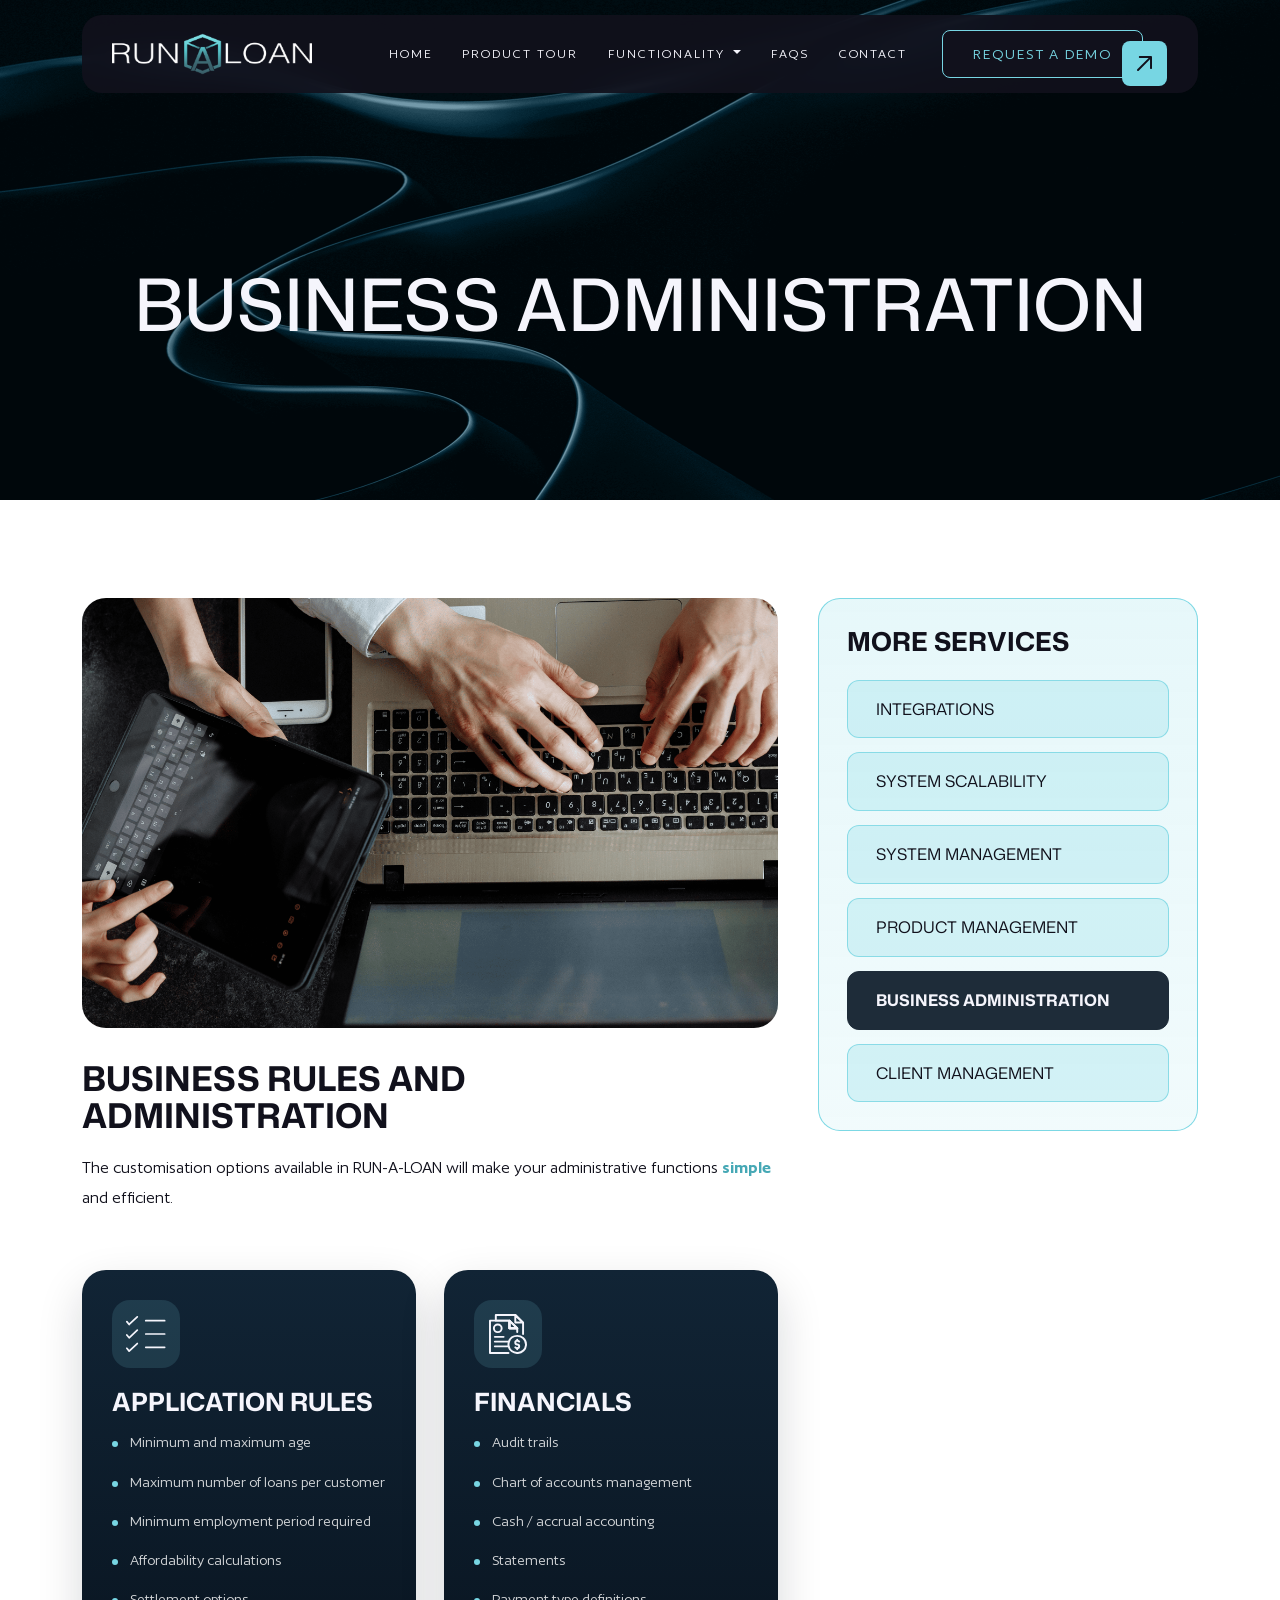
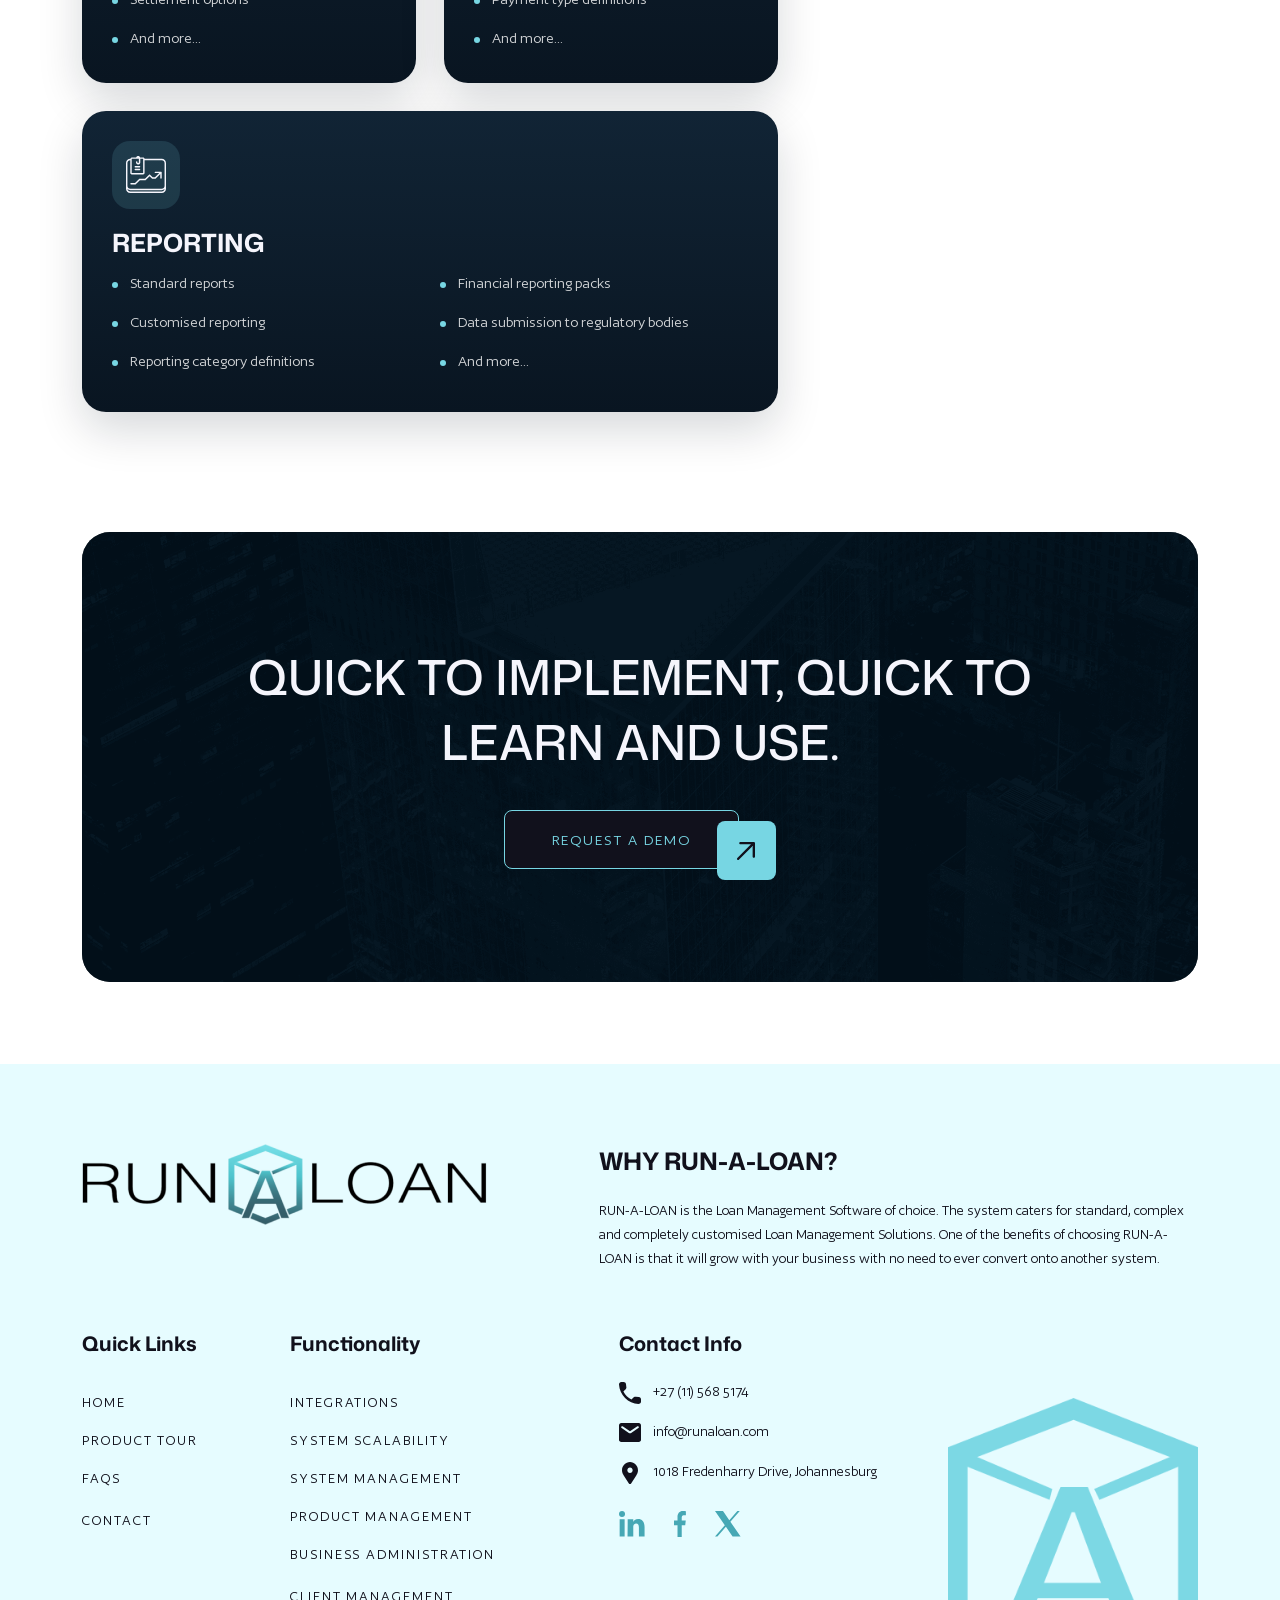
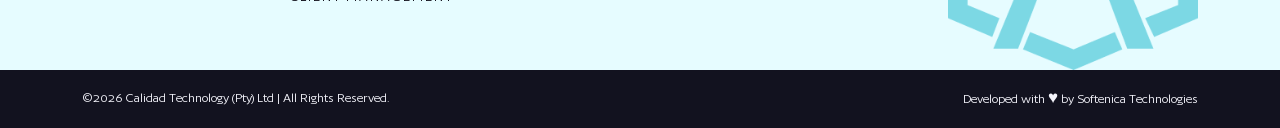
==== commit 84adba2c: "meta info and bottom to top button added" ====
--- a/business-administration.html
+++ b/business-administration.html
@@ -3,6 +3,7 @@
 <head>
     <meta charset="UTF-8">
     <meta name="viewport" content="width=device-width, initial-scale=1.0, user-scalable=no" >  
+    <meta name="description" content="Run A Loan - Unlock Your Full Potential with our user-friendly, extremely powerful, loan management system.">
     <link rel="shortcut icon" href="images/footer-mark.png" type="image/png"> 
     <!-- Bootstrap 5 -->
     <link href="https://cdn.jsdelivr.net/npm/bootstrap@5.3.3/dist/css/bootstrap.min.css" rel="stylesheet">
@@ -159,7 +160,7 @@
                                     <img src="images/services/business-administration/Reporting.svg" alt="" class="img-fluid">
                                 </div>
                                 <h3>Reporting</h3>
-                                <ul class="service-detail-card-list">
+                                <ul class="service-detail-card-list list-split">
                                     <li>Standard reports</li>
                                     <li>Customised reporting</li>
                                     <li>Reporting category definitions</li>
@@ -312,6 +313,14 @@
     </footer>
     <!-- footer  -->
 
+    <!-- bottom to top button -->
+    <button id="backToTop" aria-label="Back to top" class="show">
+        <svg class="mb-2" width="14" height="8" viewBox="0 0 14 8" fill="none" xmlns="http://www.w3.org/2000/svg">
+            <path d="M1 7L7 1L13 7" stroke="white" stroke-width="2" stroke-linecap="round" stroke-linejoin="round"></path>
+        </svg>  
+    </button>
+    <!-- bottom to top button -->
+
     <script src="js/jquery-3.6.0.js"></script>
     <script src="https://cdn.jsdelivr.net/npm/bootstrap@5.3.3/dist/js/bootstrap.bundle.min.js"></script>
     <script src="js/slick.min.js"></script>
--- a/css/style.css
+++ b/css/style.css
@@ -927,9 +927,7 @@
   padding: 55px 35px 30px;
   border-radius: 20px;
   background: #61b5c0;
-  background: linear-gradient(-40deg, rgba(97, 181, 192, 0.6) 0%, transparent 100%);
-  background: -webkit-linear-gradient(-40deg, rgba(97, 181, 192, 0.6) 0%, transparent 100%);
-  background: -moz-linear-gradient(-40deg, rgba(97, 181, 192, 0.6) 0%, transparent 100%);
+  background: linear-gradient(135deg, #61B5C0 0%, rgba(97, 181, 192, 0) 60%);
   overflow: hidden;
 }
 .service-offer-card:hover .overlay-img {
@@ -1019,6 +1017,7 @@
 .company-support-section {
   padding: 80px 0;
   background: #2f5565;
+  background: linear-gradient(180deg, #2F5565 20%, #172E37 100%);
 }
 .company-support-section .section-heading h3 {
   line-height: 54px;
@@ -1332,6 +1331,31 @@
   margin: 0;
 }
 
+#backToTop {
+  position: fixed;
+  bottom: 110px;
+  right: 30px;
+  width: 48px;
+  height: 48px;
+  border-radius: 50%;
+  background: #11111C;
+  color: #fff;
+  border: none;
+  font-size: 22px;
+  cursor: pointer;
+  opacity: 0;
+  visibility: hidden;
+  transform: translateY(20px);
+  transition: opacity 0.4s ease, transform 0.4s ease, background 0.3s ease;
+  z-index: 999;
+}
+
+#backToTop.show {
+  opacity: 1;
+  visibility: visible;
+  transform: translateY(0);
+}
+
 @media (max-width: 1399px) {
   .testimonial-arrow.testimonial-arrow-prev {
     left: -16px;
@@ -1415,9 +1439,7 @@
 }
 
 .package-card {
-  background: linear-gradient(0deg, #2f5565 0%, rgba(47, 85, 101, 0.1) 75%);
-  background: -webkit-linear-gradient(0deg, #2f5565 0%, rgba(47, 85, 101, 0.1) 5 75%);
-  background: -moz-linear-gradient(0deg, #2f5565 0%, rgba(47, 85, 101, 0.1) 75%);
+  background: linear-gradient(135deg, #2F5565 0%, rgba(47, 85, 101, 0.01) 75%);
   border: 1px solid rgba(119, 214, 227, 0.55);
   border-radius: 24px;
   overflow: hidden;
@@ -1935,6 +1957,20 @@
   header .nav-item .nav-link.active, header .nav-item .nav-link:focus {
     color: #77D6E3 !important;
   }
+  .slick-dots li button {
+    width: 30px !important;
+    height: 30px !important;
+  }
+  .slick-dots li button:before {
+    font-size: 10px !important;
+  }
+  .slick-dots li.slick-active button:before {
+    opacity: 0.75;
+    color: #11111C !important;
+  }
+  .slick-dots {
+    bottom: -35px !important;
+  }
 }
 @media (max-width: 767px) {
   p {
@@ -2312,8 +2348,8 @@
 
 .faq-group-title {
   font-family: "Mona Sans", sans-serif;
-  font-size: 26px;
-  font-weight: 700;
+  font-size: 24px;
+  font-weight: 600;
   line-height: 1.1;
   text-transform: uppercase;
 }
@@ -2591,13 +2627,13 @@
 .request-demo-office-grid {
   display: grid;
   grid-template-columns: repeat(4, minmax(0, 1fr));
-  gap: 20px;
+  gap: 40px;
   max-width: 880px;
   margin: 0 auto;
 }
 
 .request-demo-office-card {
-  min-height: 190px;
+  height: 190px;
   padding: 28px 22px;
   border: 1px solid rgba(119, 214, 227, 0.8);
   border-radius: 22px;
@@ -2612,6 +2648,15 @@
   font-size: 16px;
   line-height: 1.5;
   margin: 0;
+  color: #11111C;
+}
+.request-demo-office-card p a {
+  text-decoration: none;
+  color: #11111C;
+}
+.request-demo-office-card p a:hover {
+  text-decoration: underline;
+  text-underline-offset: 3px;
 }
 .request-demo-office-card h4 {
   font-family: "Mona Sans", sans-serif;
@@ -2626,7 +2671,7 @@
 .request-demo-office-icon {
   width: 42px;
   height: 42px;
-  margin-bottom: 20px;
+  margin-bottom: 15px;
 }
 
 .request-demo-socials {
@@ -2640,11 +2685,19 @@
   display: inline-flex;
   align-items: center;
   justify-content: center;
+  transition: transform 0.25s ease;
+}
+.request-demo-socials a:hover {
+  transform: translateY(-2px);
 }
 .request-demo-socials img {
   width: 100%;
   height: 100%;
   object-fit: contain;
+}
+
+.country-select {
+  width: 100%;
 }
 
 .request-demo-contact {
@@ -2660,9 +2713,9 @@
 
 .request-demo-form-wrap h2 {
   font-family: "Mona Sans", sans-serif;
-  font-size: 64px;
+  font-size: 48px;
   font-weight: 500;
-  line-height: 0.95;
+  line-height: 54px;
   color: #11111C;
   text-transform: uppercase;
   margin-bottom: 42px;
@@ -2690,7 +2743,7 @@
   font-family: "Author", "Mona Sans", sans-serif;
   font-size: 16px;
   line-height: 1.5;
-  padding: 18px 22px;
+  padding: 16.5px 22px;
   appearance: none;
 }
 .request-demo-field input::placeholder,
@@ -3004,6 +3057,10 @@
   height: 6px;
   border-radius: 50%;
   background: #77d6e3;
+}
+
+.list-split {
+  column-count: 2;
 }
 
 .service-detail-list-section {
@@ -3198,6 +3255,18 @@
   margin-bottom: 36px;
 }
 
+@media screen and (min-width: 1200px) and (max-height: 750px) {
+  .service-detail-sidebar-card {
+    padding: 20px;
+  }
+  .service-detail-sidebar-card h3 {
+    font-size: 18px;
+  }
+  .service-detail-sidebar-nav a {
+    padding: 8px 20px;
+    font-size: 14px;
+  }
+}
 @media (max-width: 1199px) {
   .service-detail-grid {
     grid-template-columns: 1fr;
@@ -3257,6 +3326,9 @@
     min-height: 340px;
     padding: 140px 0 54px;
   }
+  .list-split {
+    column-count: 1;
+  }
   .service-detail-hero-inner {
     min-height: 126px;
   }
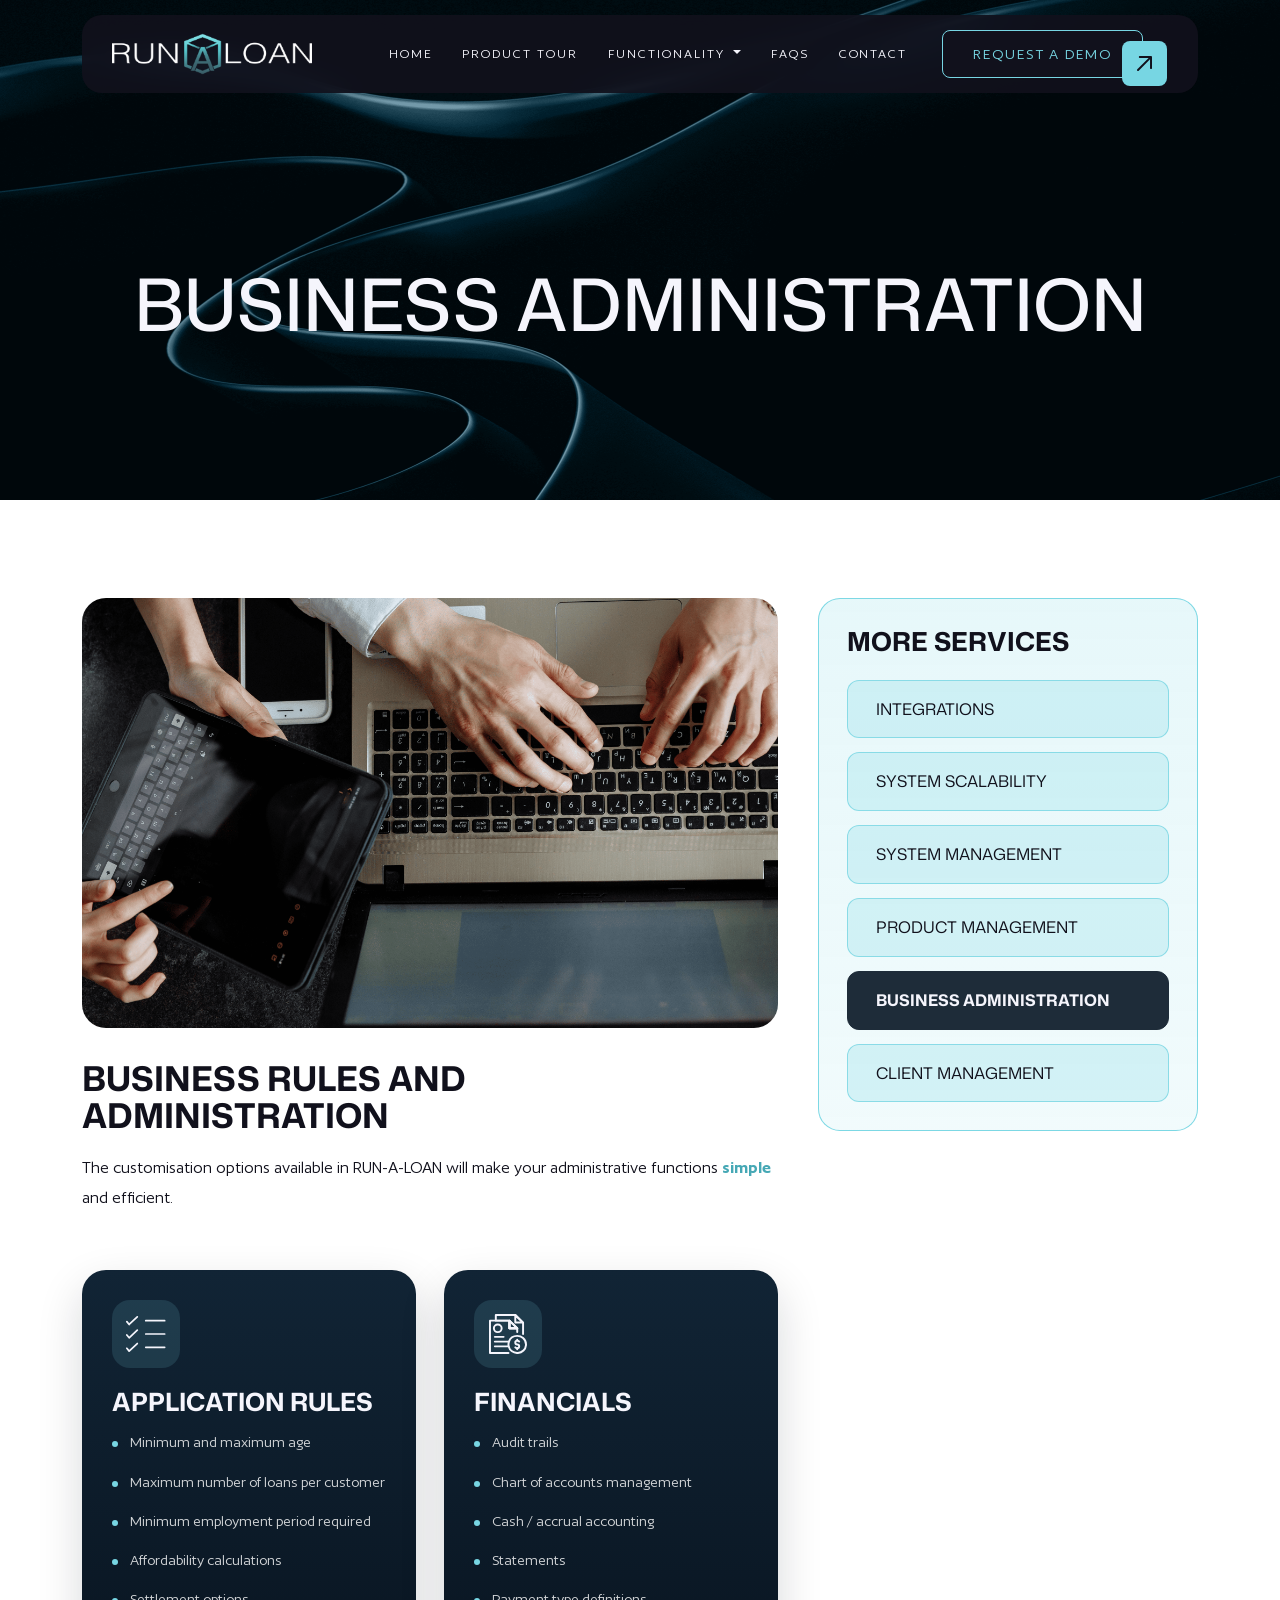
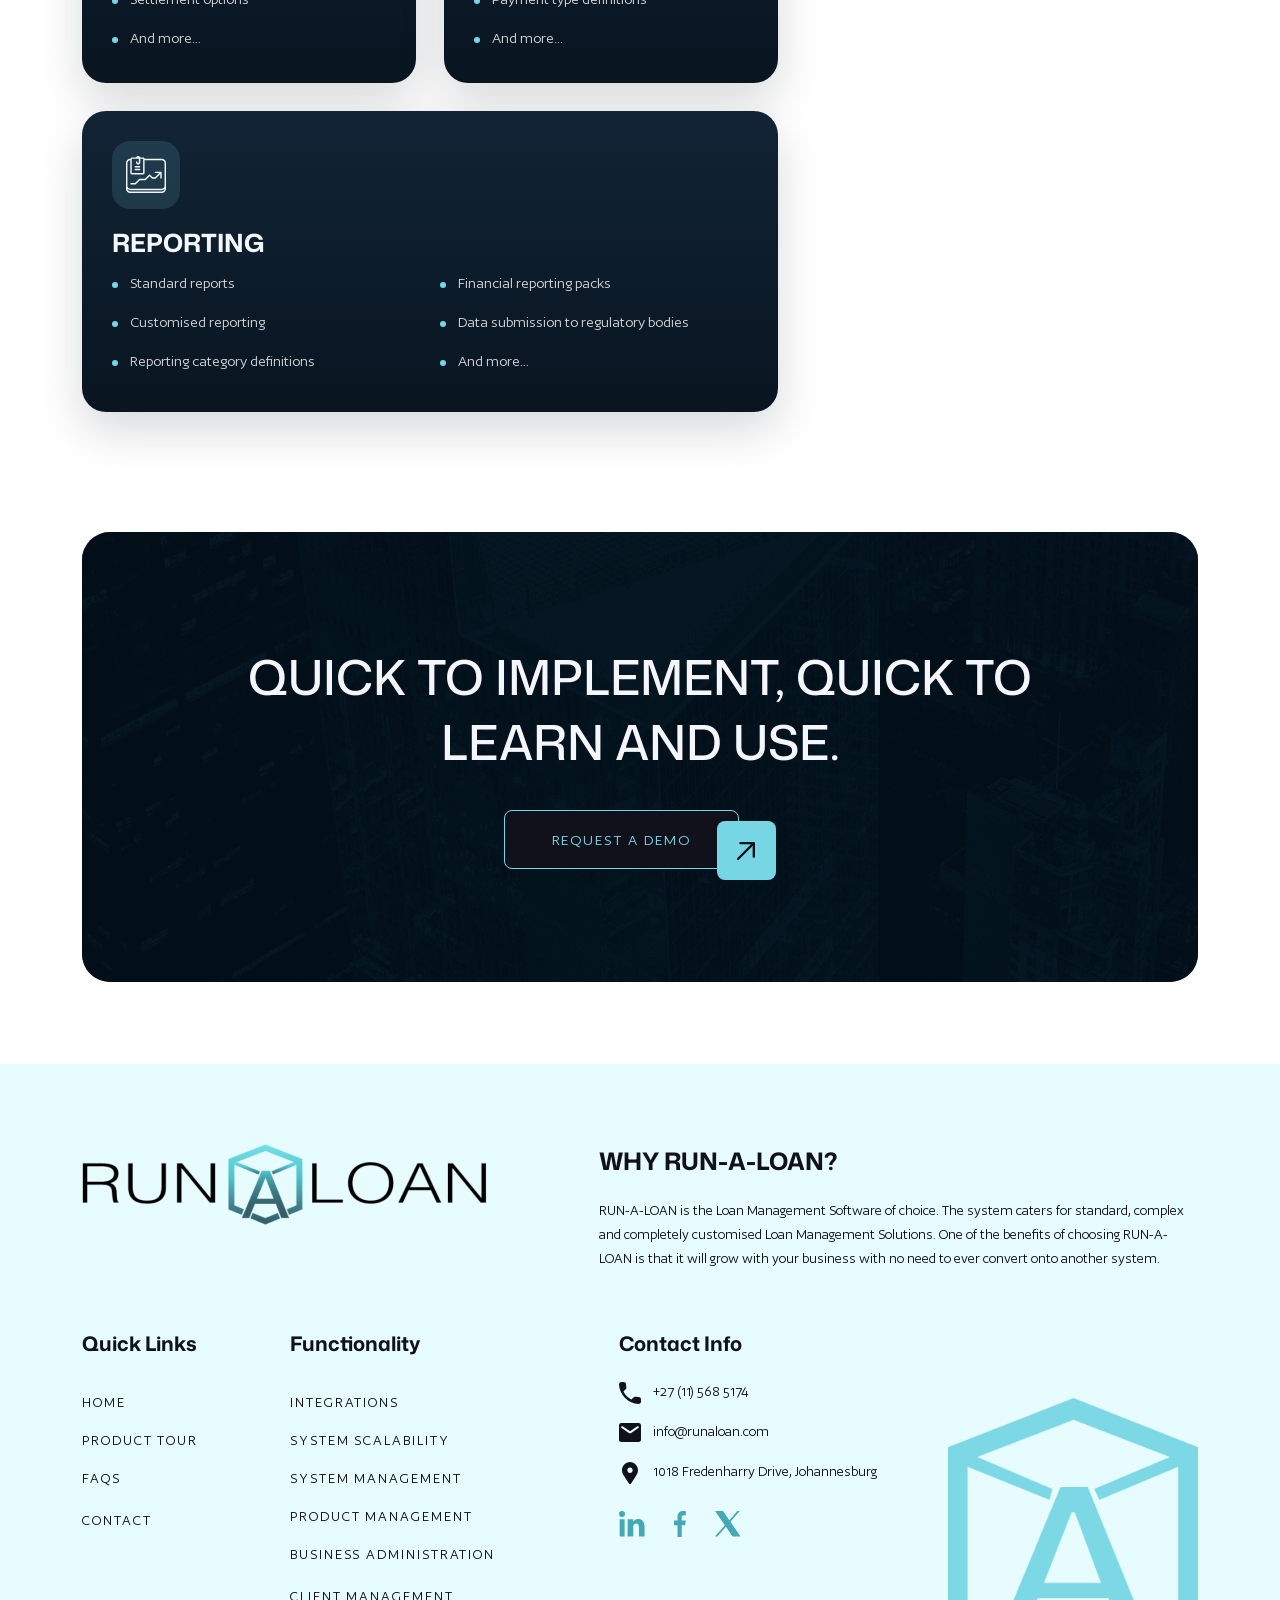
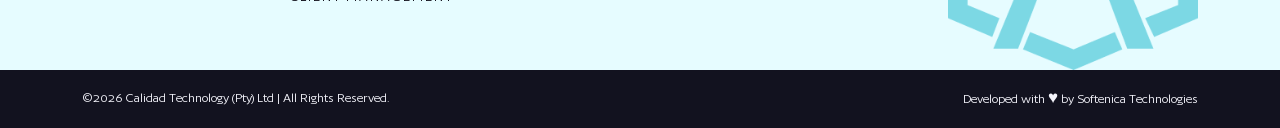
==== commit aa9fc167: "entry animation added to all pages" ====
--- a/business-administration.html
+++ b/business-administration.html
@@ -14,6 +14,7 @@
     <link rel="preconnect" href="https://fonts.googleapis.com">
     <link rel="preconnect" href="https://fonts.gstatic.com" crossorigin>
     <link href="https://fonts.googleapis.com/css2?family=Mona+Sans:ital,wdth,wght@0,75..125,200..900;1,75..125,200..900&display=swap" rel="stylesheet">
+    <link href="https://unpkg.com/aos@2.3.4/dist/aos.css" rel="stylesheet">
 
     <title>Business Administration - Run A Loan</title>
       
@@ -22,7 +23,7 @@
     <!-- header  -->
     <header>
         <div class="container">
-            <nav class="navbar navbar-expand-lg "> 
+            <nav class="navbar navbar-expand-lg" data-aos="fade" data-aos-delay="100"> 
 
                 <!-- Logo -->
                 <a class="navbar-brand p-0" href="index.html">
@@ -108,13 +109,13 @@
                 <div class="service-detail-grid">
 
                     <!-- MAIN -->
-                    <div class="service-detail-main">
+                    <div class="service-detail-main" >
 
                         <!-- IMAGE -->
-                        <img src="images/services/business-administration/Rectangle 35.png" alt="Business Administration" class="service-detail-image img-fluid">
+                        <img data-aos="fade" data-aos-delay="100" src="images/services/business-administration/Rectangle 35.png" alt="Business Administration" class="service-detail-image img-fluid">
 
                         <!-- INTRO -->
-                        <div class="service-detail-copy">
+                        <div class="service-detail-copy" data-aos="fade-up" data-aos-delay="100">
                             <h2>Business Rules And Administration</h2>
                             <p>The customisation options available in RUN-A-LOAN will make your administrative functions <span>simple</span> and efficient.</p>
                         </div>
@@ -123,7 +124,7 @@
                         <div class="service-detail-cards service-detail-cards-2">
 
                             <!-- CARD 1 -->
-                            <article class="service-detail-card">
+                            <article class="service-detail-card"data-aos="fade-up" data-aos-delay="100">
                                 <div class="service-detail-card-icon">
                                     <img src="images/services/business-administration/Application Rules.svg" alt="" class="img-fluid">
                                 </div>
@@ -139,7 +140,7 @@
                             </article>
 
                             <!-- CARD 2 -->
-                            <article class="service-detail-card">
+                            <article class="service-detail-card"data-aos="fade-up" data-aos-delay="200">
                                 <div class="service-detail-card-icon">
                                     <img src="images/services/business-administration/Financials.svg" alt="" class="img-fluid">
                                 </div>
@@ -155,7 +156,7 @@
                             </article>
 
                             <!-- CARD 3 (FULL WIDTH) -->
-                            <article class="service-detail-card service-detail-card-full">
+                            <article class="service-detail-card service-detail-card-full" data-aos="fade-up" data-aos-delay="300">
                                 <div class="service-detail-card-icon">
                                     <img src="images/services/business-administration/Reporting.svg" alt="" class="img-fluid">
                                 </div>
@@ -175,7 +176,7 @@
                     </div>
 
                     <!-- SIDEBAR -->
-                    <aside class="service-detail-sidebar">
+                    <aside class="service-detail-sidebar" data-aos="fade-up" data-aos-delay="100">
                         <div class="service-detail-sidebar-card">
                             <h3>More Services</h3>
                             <nav class="service-detail-sidebar-nav">
@@ -192,7 +193,7 @@
                 </div>
 
                 <!-- CTA -->
-                <div class="service-detail-cta">
+                <div class="service-detail-cta" data-aos="fade-up" data-aos-delay="100">
                     <div class="service-detail-cta-inner">
                         <img src="images/product-tour/Rectangle 23.png" alt="" class="service-detail-cta-bg img-fluid">
                         <div class="service-detail-cta-overlay"></div>
@@ -324,6 +325,8 @@
     <script src="js/jquery-3.6.0.js"></script>
     <script src="https://cdn.jsdelivr.net/npm/bootstrap@5.3.3/dist/js/bootstrap.bundle.min.js"></script>
     <script src="js/slick.min.js"></script>
+    <script src="https://unpkg.com/aos@2.3.4/dist/aos.js"></script>
+
     <script src="js/main.js"></script> 
 </body>
 </html>
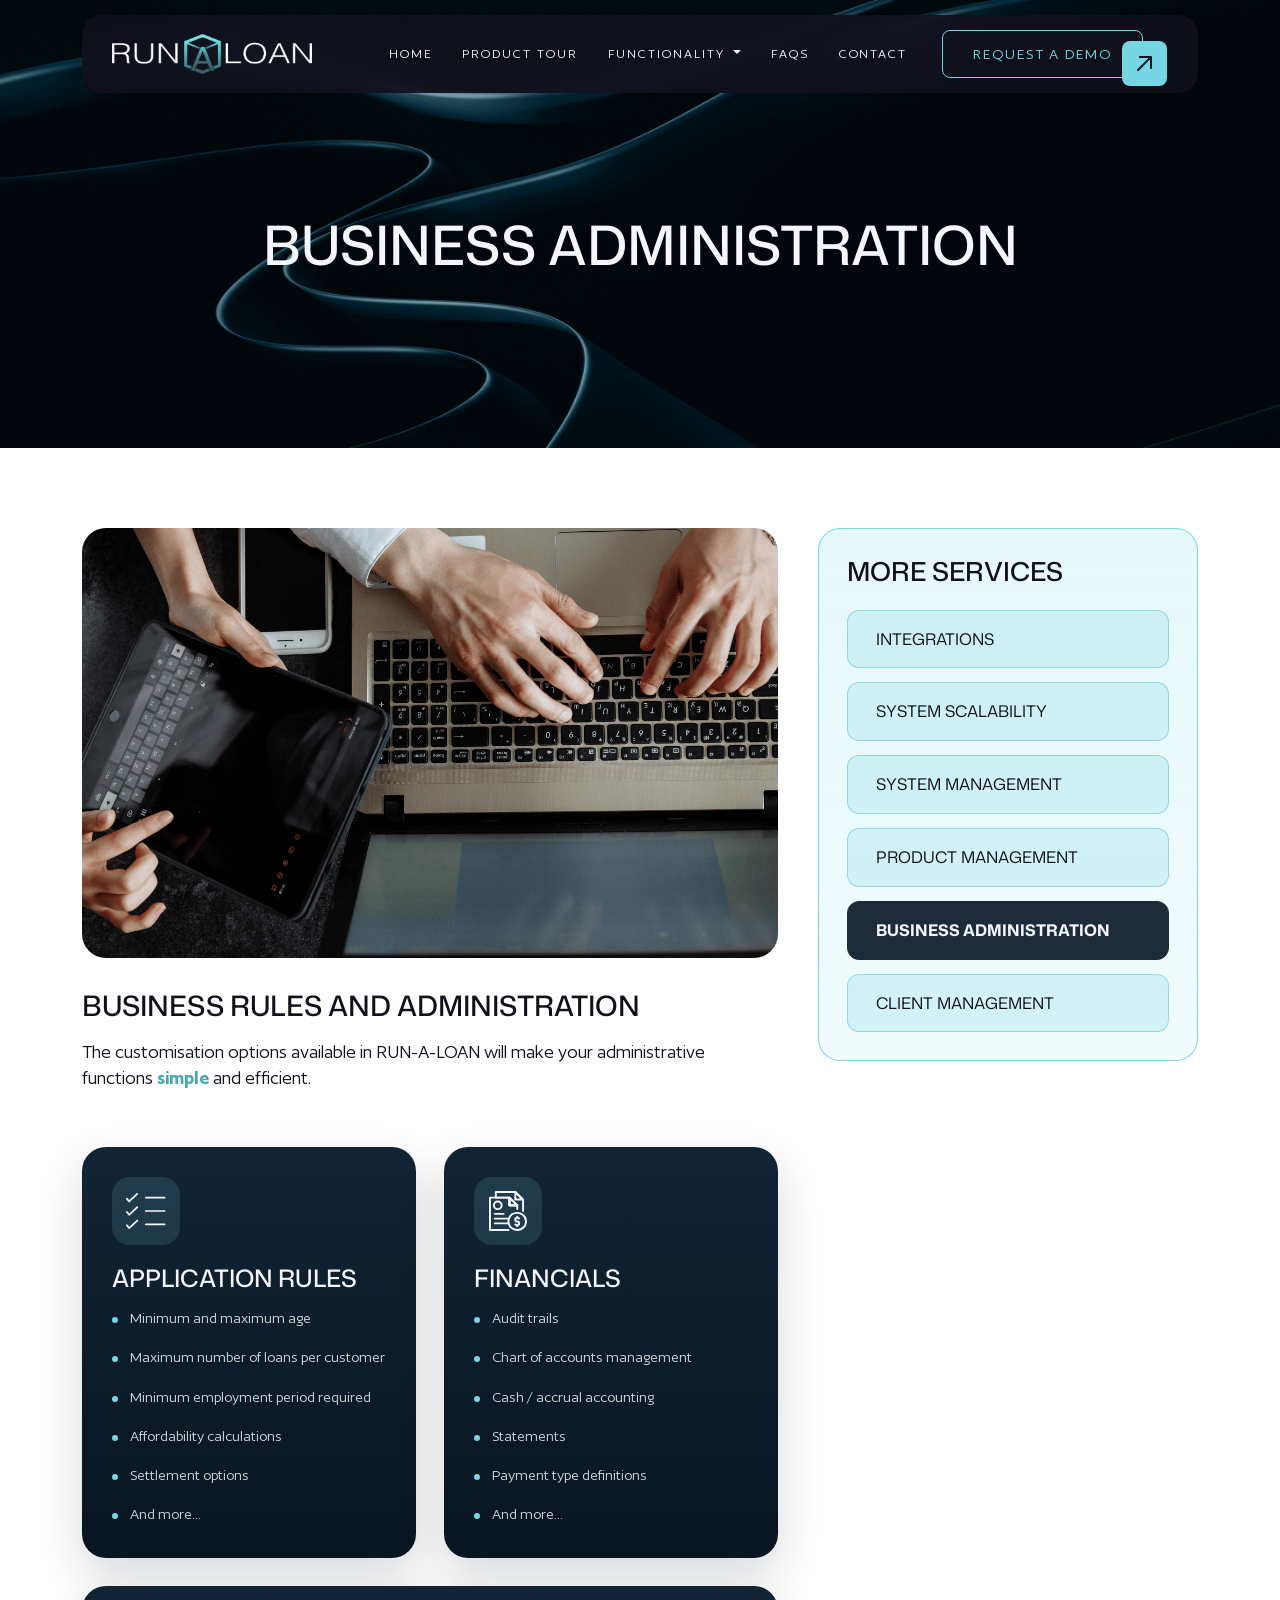
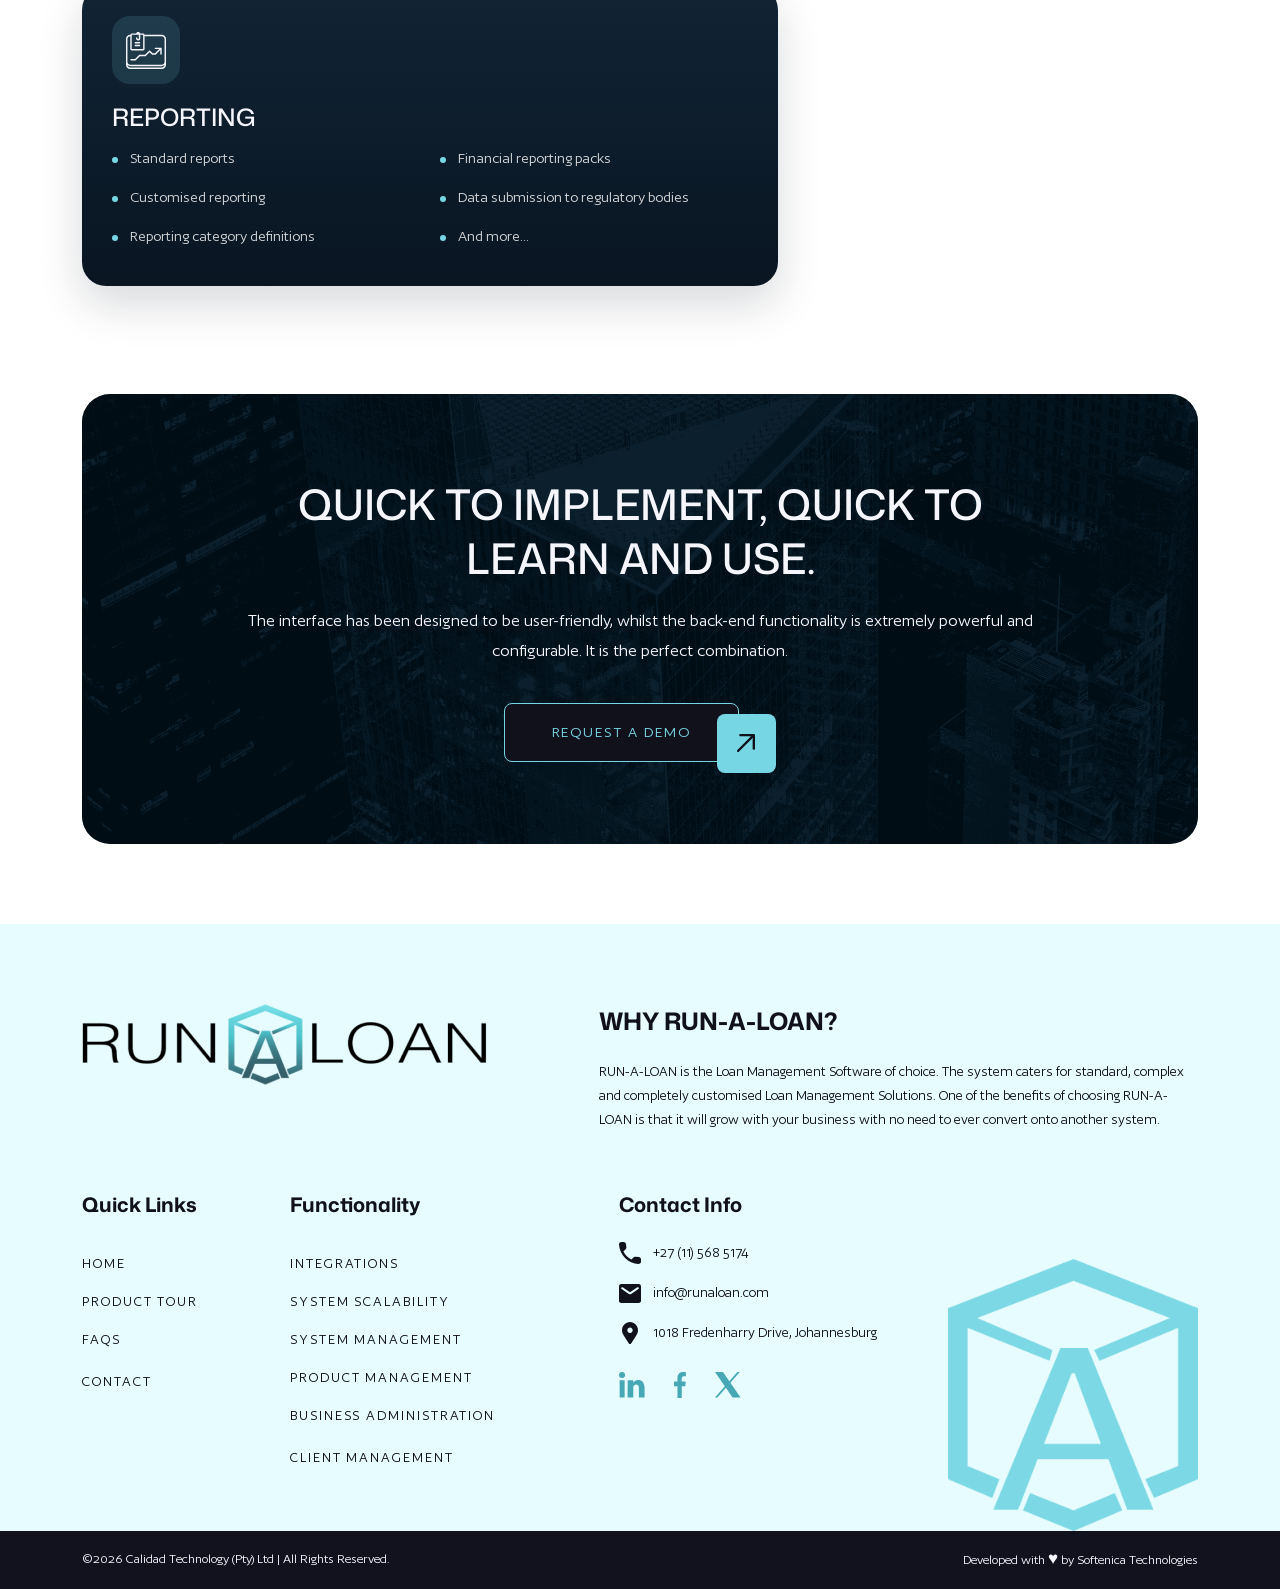
==== commit bfc84c40: "QA General points completed" ====
--- a/business-administration.html
+++ b/business-administration.html
@@ -199,7 +199,9 @@
                         <div class="service-detail-cta-overlay"></div>
                         <div class="service-detail-cta-content">
                             <h2>Quick To Implement, Quick To Learn And Use.</h2>
-                            <p></p>
+                            <p>
+                                The interface has been designed to be user-friendly, whilst the back-end functionality is extremely powerful and configurable. It is the perfect combination.
+                            </p>
                             <a href="request-demo.html" class="btn btn-site">
                                 Request a Demo
                                 <span>
--- a/css/style.css
+++ b/css/style.css
@@ -311,6 +311,11 @@
   fill: #11111C;
 }
 
+.alert-success {
+  background-color: #2f5565;
+  color: #F5F5FC;
+}
+
 @media (min-width: 1320px) {
   .container, .container-lg, .container-md, .container-sm, .container-xl, .container-xxl {
     max-width: 1264px;
@@ -412,6 +417,7 @@
 header .nav-item .dropdown-item {
   color: #11111C;
   text-transform: uppercase;
+  font-weight: 300;
 }
 header .nav-item .dropdown-item.active, header .nav-item .dropdown-item:active {
   background-color: rgba(119, 214, 227, 0.24);
@@ -481,6 +487,9 @@
   }
 }
 @media (max-width: 991px) {
+  header .nav-item .nav-link:hover::before {
+    display: none;
+  }
   header .container {
     padding: 0 20px;
   }
@@ -693,7 +702,7 @@
   .site-footer-top {
     grid-template-columns: 1fr;
     gap: 28px;
-    margin-bottom: 38px;
+    margin-bottom: 50px;
   }
   .site-footer-intro {
     padding-top: 0;
@@ -706,6 +715,12 @@
     width: 220px;
     margin-top: 0;
   }
+  .site-footer-brand {
+    max-width: 300px;
+  }
+  .site-footer-column {
+    margin-bottom: 30px;
+  }
 }
 @media (max-width: 991px) {
   .site-footer-main {
@@ -739,11 +754,11 @@
     padding-top: 40px;
   }
   .site-footer-top {
-    gap: 22px;
+    gap: 30px;
     margin-bottom: 28px;
   }
   .site-footer-intro h3 {
-    font-size: 26px;
+    font-size: 23px;
     margin-bottom: 14px;
   }
   .site-footer-intro p {
@@ -782,6 +797,9 @@
   }
   .site-footer-bottom-inner p {
     font-size: 14px;
+  }
+  .site-footer-brand {
+    max-width: 250px;
   }
 }
 .hero-banner-main {
@@ -1334,9 +1352,9 @@
 #backToTop {
   position: fixed;
   bottom: 110px;
-  right: 30px;
-  width: 48px;
-  height: 48px;
+  right: 20px;
+  width: 38px;
+  height: 38px;
   border-radius: 50%;
   background: #11111C;
   color: #fff;
@@ -1348,6 +1366,9 @@
   transform: translateY(20px);
   transition: opacity 0.4s ease, transform 0.4s ease, background 0.3s ease;
   z-index: 999;
+}
+#backToTop svg {
+  width: 12px;
 }
 
 #backToTop.show {
@@ -2004,7 +2025,7 @@
 }
 .product-tour-hero-inner h1 {
   font-family: "Mona Sans", sans-serif;
-  font-size: 78px;
+  font-size: 72px;
   font-weight: 500;
   line-height: 1;
   color: #F5F5FC;
@@ -2013,7 +2034,7 @@
 }
 
 .product-tour-intro {
-  padding: 76px 0 88px;
+  padding: 80px 0 80px;
   background-color: #e6fcff;
 }
 
@@ -2048,7 +2069,7 @@
 
 .product-tour-cards {
   background-color: #f4f3fb;
-  padding: 98px 49px 92px;
+  padding: 80px 49px 80px;
 }
 
 .product-tour-card-grid {
@@ -2064,6 +2085,9 @@
   min-height: 480px;
   border-radius: 22px;
   overflow: hidden;
+}
+.product-tour-card:hover .product-tour-card-icon {
+  transform: scale(1.2);
 }
 
 .product-tour-card-bg,
@@ -2099,6 +2123,7 @@
   left: 20px;
   height: 40px;
   margin: 0 0 20px;
+  transition: 0.3s;
 }
 
 .product-tour-card-line {
@@ -2137,12 +2162,12 @@
 
 .product-tour-cta-panel {
   background-color: #e6fcff;
-  padding: 0 0 94px;
+  padding: 80px 0 0px;
 }
 
 .product-tour-cta-inner {
   position: relative;
-  min-height: 526px;
+  min-height: 450px;
   border-radius: 28px;
   overflow: hidden;
   display: flex;
@@ -2164,7 +2189,7 @@
 }
 
 .product-tour-cta-overlay {
-  background: rgba(4, 18, 29, 0.68);
+  background: rgba(4, 18, 29, 0.3);
 }
 
 .product-tour-cta-content {
@@ -2175,9 +2200,9 @@
 }
 .product-tour-cta-content h2 {
   font-family: "Mona Sans", sans-serif;
-  font-size: 64px;
+  font-size: 42px;
   font-weight: 500;
-  line-height: 1.04;
+  line-height: 1.3;
   color: #F5F5FC;
   text-transform: uppercase;
   margin-bottom: 18px;
@@ -2189,49 +2214,75 @@
   margin-bottom: 36px;
 }
 
+@media (max-width: 1380px) {
+  .product-tour-hero {
+    min-height: 400px;
+    padding: 120px 0 80px;
+  }
+  .product-tour-hero-inner h1 {
+    font-size: 54px;
+  }
+  .product-tour-intro-copy h2 {
+    font-size: 40px;
+  }
+  .product-tour-card {
+    min-height: 450px;
+  }
+  .product-tour-cta-content h2 {
+    font-size: 32px;
+  }
+}
 @media (max-width: 1199px) {
   .product-tour-hero-inner h1 {
-    font-size: 64px;
+    font-size: 44px;
   }
   .product-tour-intro-copy h2 {
-    font-size: 46px;
+    font-size: 32px;
   }
   .product-tour-card-grid {
     grid-template-columns: repeat(2, minmax(0, 1fr));
   }
   .product-tour-cta-content h2 {
-    font-size: 54px;
+    font-size: 32px;
+  }
+  .product-tour-cta-inner {
+    min-height: auto;
+  }
+  .product-tour-cta-content {
+    padding: 70px 32px;
   }
 }
 @media (max-width: 991px) {
   .product-tour-hero {
     min-height: 420px;
-    padding-top: 160px;
   }
   .product-tour-hero-inner {
     min-height: 180px;
   }
-  .product-tour-hero-inner h1 {
-    font-size: 52px;
-  }
   .product-tour-intro {
-    padding: 64px 0 72px;
+    padding: 70px 0 70px;
   }
   .product-tour-intro-inner {
     flex-direction: column;
     align-items: flex-start;
   }
-  .product-tour-intro-copy h2 {
-    font-size: 40px;
-  }
   .product-tour-cards {
-    padding: 76px 0 76px;
+    padding: 70px 0 70px;
   }
   .product-tour-cta-inner {
-    min-height: 460px;
+    min-height: 350px;
   }
   .product-tour-cta-content h2 {
-    font-size: 44px;
+    font-size: 30px;
+  }
+  .product-tour-card-line {
+    height: 175px;
+  }
+  .product-tour-card {
+    min-height: 410px;
+  }
+  .product-tour-cta-panel {
+    padding: 70px 0 70px;
   }
 }
 @media (max-width: 767px) {
@@ -2243,14 +2294,21 @@
     min-height: 128px;
   }
   .product-tour-hero-inner h1 {
-    font-size: 40px;
+    font-size: 36px;
   }
   .product-tour-intro {
-    padding: 48px 0 56px;
+    padding: 60px 0 60px;
   }
   .product-tour-intro-copy h2 {
-    font-size: 32px;
+    font-size: 28px;
     margin-bottom: 16px;
+    line-height: 1.2;
+  }
+  .product-tour-intro-copy h2 span {
+    display: inline;
+  }
+  .product-tour-intro-inner {
+    gap: 30px;
   }
   .product-tour-intro-copy p {
     font-size: 17px;
@@ -2263,20 +2321,20 @@
     min-height: 420px;
   }
   .product-tour-cards {
-    padding: 54px 0 56px;
+    padding: 60px 0 60px;
   }
   .product-tour-cta-panel {
-    padding-bottom: 62px;
+    padding: 60px 0 60px;
   }
   .product-tour-cta-inner {
-    min-height: 400px;
+    min-height: auto;
     border-radius: 22px;
   }
   .product-tour-cta-content {
-    padding: 34px 20px;
+    padding: 60px 20px;
   }
   .product-tour-cta-content h2 {
-    font-size: 34px;
+    font-size: 26px;
   }
   .product-tour-cta-content p {
     font-size: 17px;
@@ -2315,7 +2373,7 @@
 }
 
 .faq-content {
-  padding: 98px 0 110px;
+  padding: 80px 0 80px;
 }
 
 .faq-group-list {
@@ -2349,7 +2407,7 @@
 .faq-group-title {
   font-family: "Mona Sans", sans-serif;
   font-size: 24px;
-  font-weight: 600;
+  font-weight: 500;
   line-height: 1.1;
   text-transform: uppercase;
 }
@@ -2447,8 +2505,8 @@
 
 .faq-question-title {
   font-family: "Mona Sans", sans-serif;
-  font-size: 18px;
-  font-weight: 700;
+  font-size: 20px;
+  font-weight: 500;
   line-height: 1.4;
   color: #F5F5FC;
 }
@@ -2464,7 +2522,7 @@
   margin: 0;
   padding: 0 0 0 28px;
   color: rgba(245, 245, 252, 0.92);
-  font-size: 16px;
+  font-size: 18px;
   line-height: 1.65;
 }
 
@@ -2481,16 +2539,31 @@
   padding-bottom: 20px;
 }
 
+@media (max-width: 1380px) {
+  .faq-hero {
+    min-height: 400px;
+    padding: 120px 0 80px;
+  }
+  .faq-hero-inner h1 {
+    font-size: 54px;
+  }
+}
+@media (max-width: 1199px) {
+  .faq-hero-inner h1 {
+    font-size: 44px;
+    line-height: 1.2;
+  }
+}
 @media (max-width: 991px) {
   .faq-hero {
     min-height: 420px;
-    padding-top: 160px;
+    padding-top: 120px;
   }
   .faq-hero-inner {
     min-height: 190px;
   }
   .faq-hero-inner h1 {
-    font-size: 52px;
+    font-size: 44px;
   }
   .faq-content {
     padding: 72px 0 84px;
@@ -2511,10 +2584,10 @@
     min-height: 126px;
   }
   .faq-hero-inner h1 {
-    font-size: 36px;
+    font-size: 32px;
   }
   .faq-content {
-    padding: 48px 0 62px;
+    padding: 60px 0 60px;
   }
   .faq-group-list {
     gap: 18px;
@@ -2545,6 +2618,17 @@
   .faq-answer p {
     padding-left: 22px;
     font-size: 15px;
+  }
+  .faq-group-icon img {
+    width: 24px;
+    height: 24px;
+  }
+  .faq-group-icon {
+    width: 25px;
+    height: 25px;
+    border-radius: 5px;
+    right: 0px;
+    top: 0px;
   }
 }
 .request-demo-page {
@@ -2579,7 +2663,7 @@
 }
 
 .request-demo-intro {
-  padding: 88px 0 62px;
+  padding: 80px 0 60px;
 }
 
 .request-demo-intro-copy {
@@ -2589,9 +2673,9 @@
 }
 .request-demo-intro-copy h2 {
   font-family: "Mona Sans", sans-serif;
-  font-size: 54px;
+  font-size: 42px;
   font-weight: 500;
-  line-height: 1.05;
+  line-height: 1.35;
   color: #11111C;
   text-transform: uppercase;
   margin-bottom: 18px;
@@ -2617,11 +2701,18 @@
 .request-demo-office h3 {
   font-family: "Mona Sans", sans-serif;
   font-size: 28px;
-  font-weight: 700;
-  line-height: 1.1;
+  font-weight: 500;
+  line-height: 1.3;
   color: #11111C;
   text-transform: uppercase;
   margin-bottom: 26px;
+}
+.request-demo-office a {
+  color: #11111C;
+  text-decoration: none;
+}
+.request-demo-office a:hover {
+  text-decoration: underline;
 }
 
 .request-demo-office-grid {
@@ -2701,7 +2792,7 @@
 }
 
 .request-demo-contact {
-  padding: 38px 0 102px;
+  padding: 20px 0 80px;
 }
 
 .request-demo-contact-grid {
@@ -2713,9 +2804,9 @@
 
 .request-demo-form-wrap h2 {
   font-family: "Mona Sans", sans-serif;
-  font-size: 48px;
+  font-size: 38px;
   font-weight: 500;
-  line-height: 54px;
+  line-height: 1.25;
   color: #11111C;
   text-transform: uppercase;
   margin-bottom: 42px;
@@ -2800,7 +2891,7 @@
     gap: 36px;
   }
   .request-demo-form-wrap h2 {
-    font-size: 52px;
+    font-size: 32px;
   }
 }
 @media (max-width: 991px) {
@@ -2815,13 +2906,13 @@
     font-size: 54px;
   }
   .request-demo-intro {
-    padding: 72px 0 56px;
+    padding: 70px 0 50px;
   }
   .request-demo-intro-copy h2 {
-    font-size: 44px;
+    font-size: 36px;
   }
   .request-demo-contact {
-    padding: 32px 0 82px;
+    padding: 20px 0 70px;
   }
   .request-demo-contact-grid {
     grid-template-columns: 1fr;
@@ -2845,7 +2936,7 @@
     font-size: 38px;
   }
   .request-demo-intro {
-    padding: 48px 0 42px;
+    padding: 60px 0 40px;
   }
   .request-demo-intro-copy h2 {
     font-size: 32px;
@@ -2854,10 +2945,10 @@
     font-size: 17px;
   }
   .request-demo-office {
-    margin-top: 34px;
+    margin-top: 60px;
   }
   .request-demo-office h3 {
-    font-size: 22px;
+    font-size: 24px;
     margin-bottom: 18px;
   }
   .request-demo-office-grid {
@@ -2869,10 +2960,10 @@
     padding: 24px 18px;
   }
   .request-demo-contact {
-    padding: 24px 0 62px;
+    padding: 20px 0 60px;
   }
   .request-demo-form-wrap h2 {
-    font-size: 40px;
+    font-size: 32px;
     margin-bottom: 26px;
   }
   .request-demo-form {
@@ -2926,7 +3017,7 @@
 }
 
 .service-detail-content {
-  padding: 98px 0 82px;
+  padding: 80px 0 80px;
 }
 
 .service-detail-grid {
@@ -2962,16 +3053,16 @@
 }
 .service-detail-copy h2 {
   font-family: "Mona Sans", sans-serif;
-  font-size: 34px;
-  font-weight: 700;
+  font-size: 28px;
+  font-weight: 500;
   line-height: 1.1;
   color: #11111C;
   text-transform: uppercase;
   margin-bottom: 18px;
 }
 .service-detail-copy p {
-  font-size: 18px;
-  line-height: 1.7;
+  font-size: 20px;
+  line-height: 1.3;
   margin-bottom: 8px;
 }
 .service-detail-copy p span {
@@ -2998,18 +3089,21 @@
   color: #F5F5FC;
   box-shadow: 0 18px 45px rgba(5, 20, 32, 0.16);
 }
+.service-detail-card:hover .service-detail-card-icon {
+  transform: scale(1.1);
+}
 .service-detail-card h3 {
   font-family: "Mona Sans", sans-serif;
-  font-size: 25px;
-  font-weight: 700;
+  font-size: 24px;
+  font-weight: 500;
   line-height: 1.1;
   text-transform: uppercase;
   margin-bottom: 14px;
 }
 .service-detail-card p {
   color: rgba(255, 255, 255, 0.82);
-  font-size: 16px;
-  line-height: 1.75;
+  font-size: 20px;
+  line-height: 1.4;
   margin: 0;
 }
 
@@ -3027,8 +3121,10 @@
   justify-content: center;
   margin-bottom: 20px;
   padding: 14px;
+  transition: transform 0.3s;
 }
 .service-detail-card-icon img {
+  transition: 0.3s;
   max-width: 100%;
   max-height: 100%;
 }
@@ -3068,12 +3164,32 @@
 }
 .service-detail-list-section h3 {
   font-family: "Mona Sans", sans-serif;
-  font-size: 26px;
-  font-weight: 700;
+  font-size: 24px;
+  font-weight: 500;
   line-height: 1.1;
   color: #11111C;
   text-transform: uppercase;
-  margin-bottom: 26px;
+  margin-bottom: 15px;
+}
+.service-detail-list-section ul {
+  padding-left: 0;
+  list-style: none;
+}
+.service-detail-list-section ul li {
+  position: relative;
+  padding-left: 33px; /* space for icon */
+  /* custom image bullet */
+}
+.service-detail-list-section ul li::before {
+  content: "";
+  position: absolute;
+  left: 0;
+  top: 10px;
+  width: 24px;
+  height: 12px;
+  background-image: url("../images/bullet-check.svg");
+  background-size: contain;
+  background-repeat: no-repeat;
 }
 
 .service-detail-list-grid {
@@ -3164,7 +3280,7 @@
 .service-detail-sidebar-card h3 {
   font-family: "Mona Sans", sans-serif;
   font-size: 26px;
-  font-weight: 700;
+  font-weight: 500;
   line-height: 1.1;
   color: #11111C;
   text-transform: uppercase;
@@ -3203,7 +3319,7 @@
 }
 
 .service-detail-cta {
-  padding-top: 92px;
+  padding-top: 80px;
 }
 
 .service-detail-cta-inner {
@@ -3230,7 +3346,7 @@
 }
 
 .service-detail-cta-overlay {
-  background: rgba(4, 18, 29, 0.7);
+  background: rgba(4, 18, 29, 0.3);
 }
 
 .service-detail-cta-content {
@@ -3241,9 +3357,9 @@
 }
 .service-detail-cta-content h2 {
   font-family: "Mona Sans", sans-serif;
-  font-size: 48px;
+  font-size: 42px;
   font-weight: 500;
-  line-height: 65px;
+  line-height: 1.3;
   color: #F5F5FC;
   text-transform: uppercase;
   margin-bottom: 20px;
@@ -3255,6 +3371,15 @@
   margin-bottom: 36px;
 }
 
+@media (max-width: 1380px) {
+  .service-detail-hero {
+    min-height: 400px;
+    padding: 120px 0 80px;
+  }
+  .service-detail-hero-inner h1 {
+    font-size: 54px;
+  }
+}
 @media screen and (min-width: 1200px) and (max-height: 750px) {
   .service-detail-sidebar-card {
     padding: 20px;
@@ -3266,6 +3391,27 @@
     padding: 8px 20px;
     font-size: 14px;
   }
+  .product-tour-hero {
+    min-height: 400px;
+    padding: 100px 0 76px;
+  }
+  .product-tour-hero-inner h1 {
+    font-size: 50px;
+  }
+  .service-detail-hero {
+    min-height: 400px;
+    padding: 100px 0 76px;
+  }
+  .service-detail-hero-inner h1 {
+    font-size: 50px;
+  }
+  .faq-hero {
+    min-height: 400px;
+    padding: 100px 0 76px;
+  }
+  .faq-hero-inner h1 {
+    font-size: 50px;
+  }
 }
 @media (max-width: 1199px) {
   .service-detail-grid {
@@ -3279,19 +3425,29 @@
     grid-template-columns: 1fr;
   }
   .service-detail-cta-content h2 {
-    font-size: 50px;
+    font-size: 32px;
+  }
+  .service-detail-cta-inner {
+    min-height: auto;
+  }
+  .service-detail-cta-content {
+    padding: 70px 30px;
+  }
+  .service-detail-hero-inner h1 {
+    font-size: 44px;
+    line-height: 1.2;
   }
 }
 @media (max-width: 991px) {
   .service-detail-hero {
     min-height: 420px;
-    padding-top: 160px;
+    padding-top: 120px;
   }
   .service-detail-hero-inner {
     min-height: 188px;
   }
   .service-detail-hero-inner h1 {
-    font-size: 54px;
+    font-size: 44px;
   }
   .service-detail-content {
     padding: 72px 0 68px;
@@ -3315,10 +3471,10 @@
     padding-top: 72px;
   }
   .service-detail-cta-inner {
-    min-height: 440px;
+    min-height: auto;
   }
   .service-detail-cta-content h2 {
-    font-size: 42px;
+    font-size: 30px;
   }
 }
 @media (max-width: 767px) {
@@ -3333,10 +3489,10 @@
     min-height: 126px;
   }
   .service-detail-hero-inner h1 {
-    font-size: 36px;
+    font-size: 32px;
   }
   .service-detail-content {
-    padding: 48px 0 56px;
+    padding: 60px 0 60px;
   }
   .service-detail-grid {
     gap: 28px;
@@ -3356,7 +3512,8 @@
     margin-bottom: 34px;
   }
   .service-detail-copy h2 {
-    font-size: 28px;
+    font-size: 24px;
+    line-height: 1.3;
     margin-bottom: 14px;
   }
   .service-detail-copy p {
@@ -3384,6 +3541,7 @@
   }
   .service-detail-list-section h3 {
     font-size: 22px;
+    line-height: 1.3;
     margin-bottom: 18px;
   }
   .service-detail-quote {
@@ -3407,14 +3565,15 @@
     padding-top: 48px;
   }
   .service-detail-cta-inner {
-    min-height: 360px;
+    min-height: auto;
     border-radius: 22px;
   }
   .service-detail-cta-content {
-    padding: 32px 20px;
+    padding: 60px 20px;
   }
   .service-detail-cta-content h2 {
-    font-size: 32px;
+    font-size: 22px;
+    line-height: 1.4;
   }
   .service-detail-cta-content p {
     font-size: 16px;
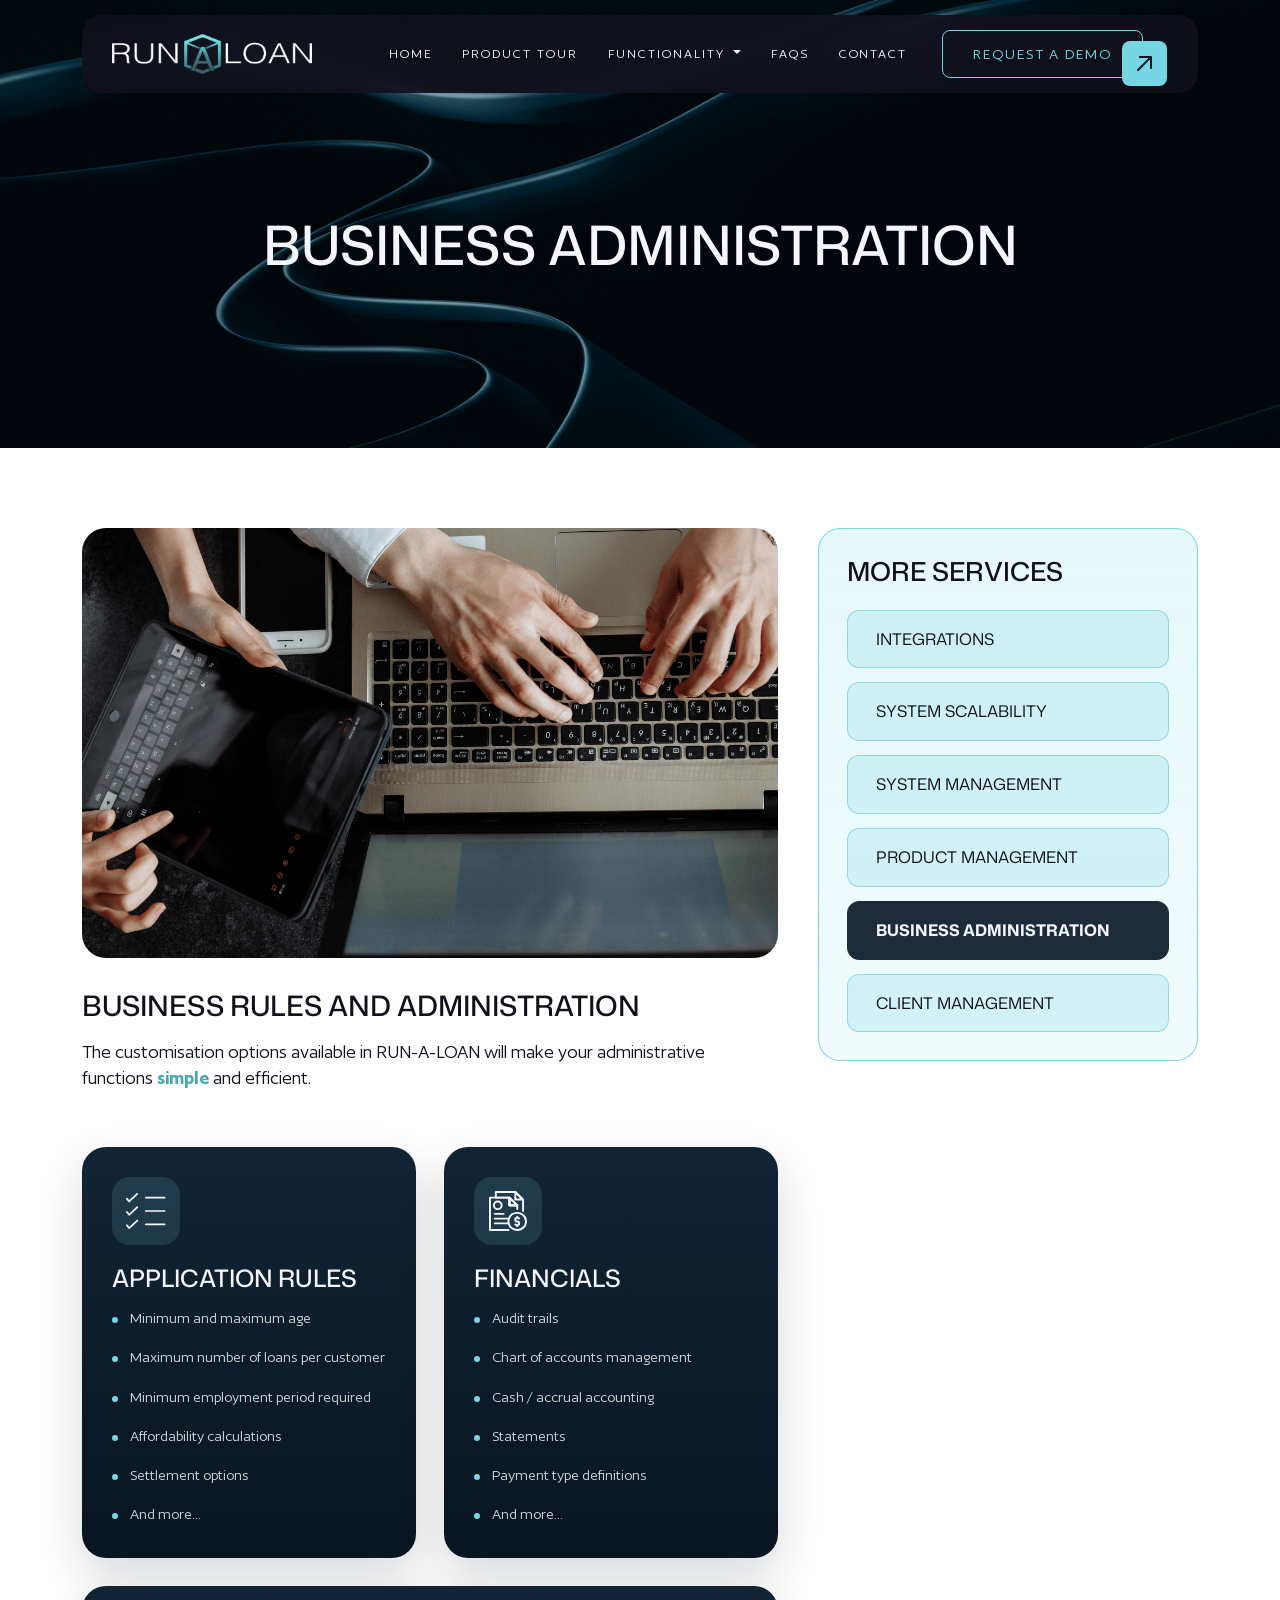
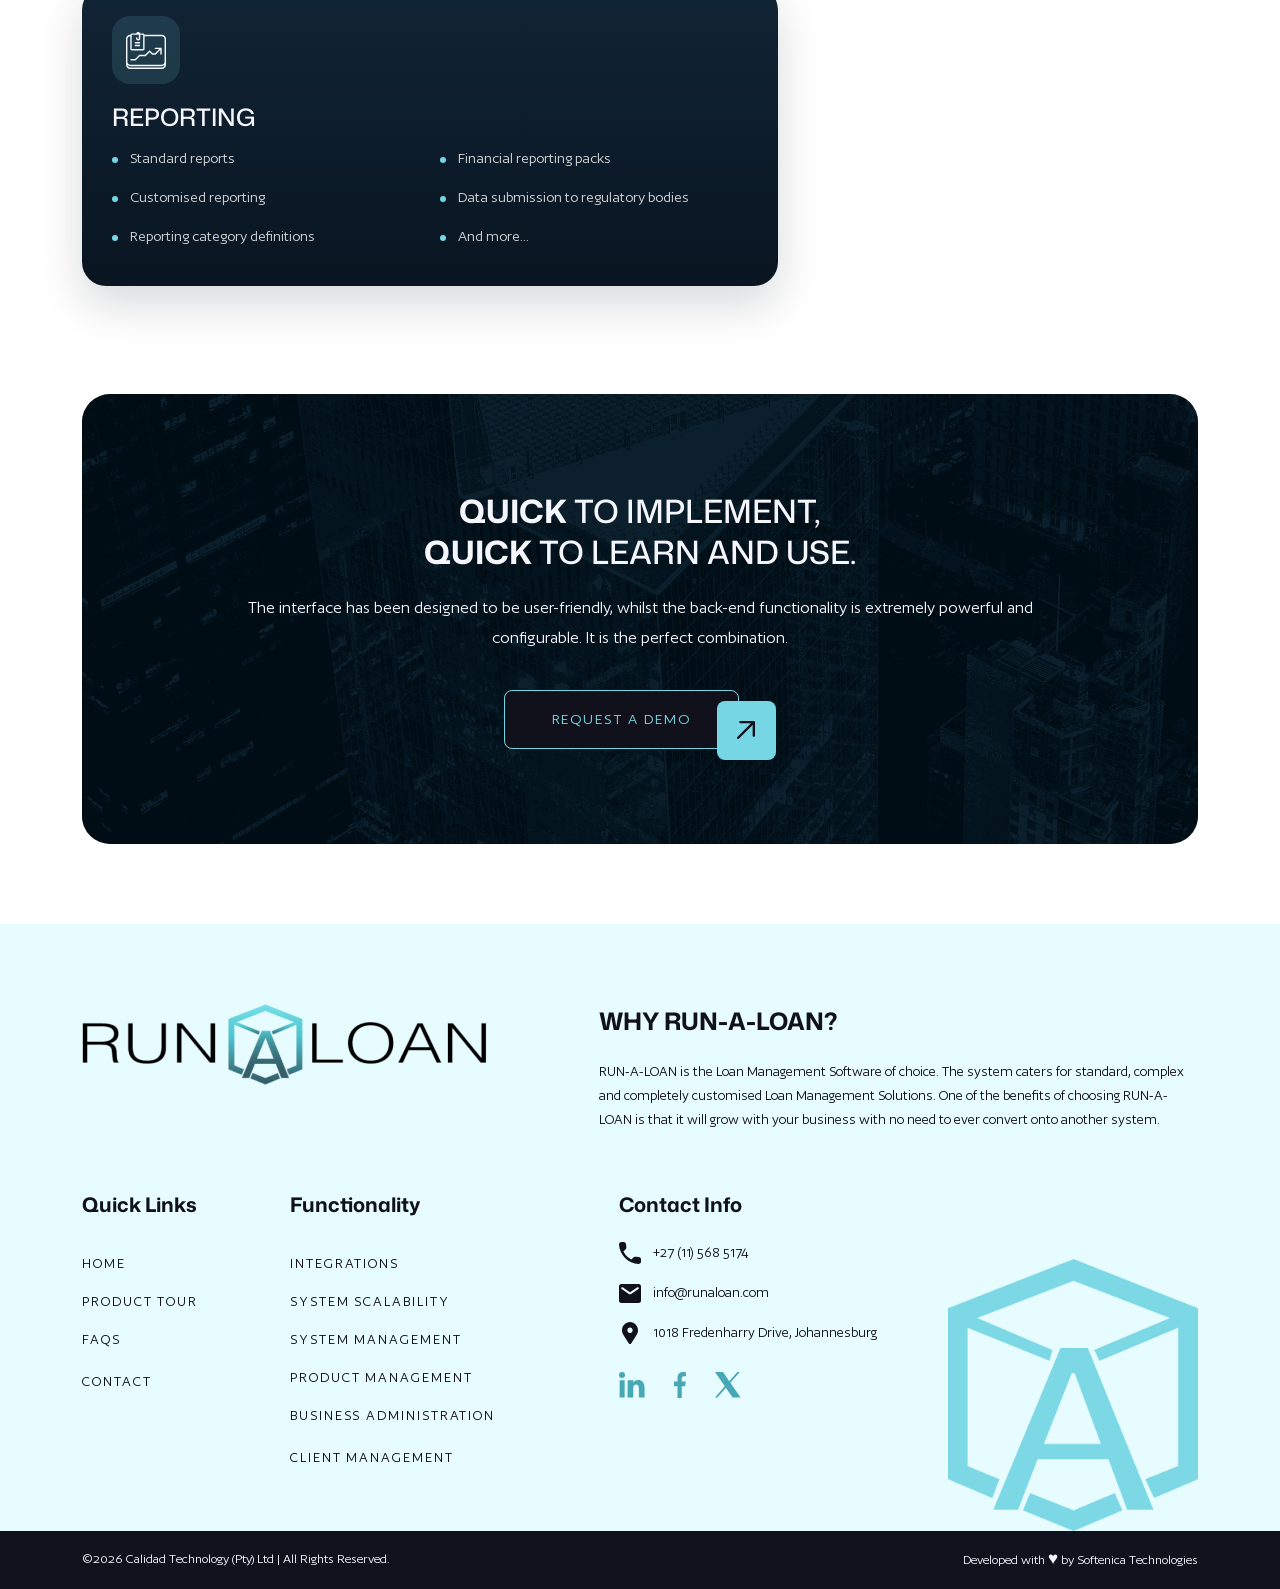
==== commit 82a1f898: "footer banner set uniform on all devices" ====
--- a/business-administration.html
+++ b/business-administration.html
@@ -198,7 +198,10 @@
                         <img src="images/product-tour/Rectangle 23.png" alt="" class="service-detail-cta-bg img-fluid">
                         <div class="service-detail-cta-overlay"></div>
                         <div class="service-detail-cta-content">
-                            <h2>Quick To Implement, Quick To Learn And Use.</h2>
+                            <h2 data-aos="fade-up" data-aos-delay="200">
+                                <strong>Quick</strong> to implement, <br/>
+                                <strong>Quick</strong> to learn and use.
+                            </h2>
                             <p>
                                 The interface has been designed to be user-friendly, whilst the back-end functionality is extremely powerful and configurable. It is the perfect combination.
                             </p>
--- a/css/style.css
+++ b/css/style.css
@@ -213,7 +213,7 @@
 }
 
 b, strong {
-  font-weight: 600;
+  font-weight: 700;
 }
 
 .btn-site {
@@ -1233,8 +1233,8 @@
 .quick-implementation-text h2 {
   font-family: "Mona Sans", sans-serif;
   font-weight: 400;
-  font-size: 48px;
-  line-height: 54px;
+  font-size: 42px;
+  line-height: 1.3;
   color: #F5F5FC;
   text-transform: uppercase;
   margin-bottom: 25px;
@@ -1799,7 +1799,7 @@
     font-size: 20px;
   }
   .quick-implementation-text h2 {
-    font-size: 40px;
+    font-size: 32px;
   }
   .package-card {
     padding: 24px 110px 24px 64px;
@@ -1914,12 +1914,12 @@
     margin-top: 0;
   }
   .quick-implementation img {
-    height: 500px;
+    height: 395px;
     object-fit: cover;
     border-radius: 20px;
   }
   .quick-implementation-text {
-    padding: 15px 15px;
+    padding: 60px 20px;
   }
   .quick-implementation-text h2 {
     font-size: 22px;
@@ -2334,7 +2334,8 @@
     padding: 60px 20px;
   }
   .product-tour-cta-content h2 {
-    font-size: 26px;
+    font-size: 22px;
+    line-height: 30px;
   }
   .product-tour-cta-content p {
     font-size: 17px;
@@ -3246,7 +3247,7 @@
   font-size: 24px;
   line-height: 1.4;
   margin-bottom: 18px;
-  text-transform: uppercase;
+  text-transform: none;
 }
 .service-detail-quote cite {
   position: relative;
@@ -3379,6 +3380,9 @@
   .service-detail-hero-inner h1 {
     font-size: 54px;
   }
+  .service-detail-cta-content h2 {
+    font-size: 32px;
+  }
 }
 @media screen and (min-width: 1200px) and (max-height: 750px) {
   .service-detail-sidebar-card {
@@ -3573,7 +3577,7 @@
   }
   .service-detail-cta-content h2 {
     font-size: 22px;
-    line-height: 1.4;
+    line-height: 30px;
   }
   .service-detail-cta-content p {
     font-size: 16px;
